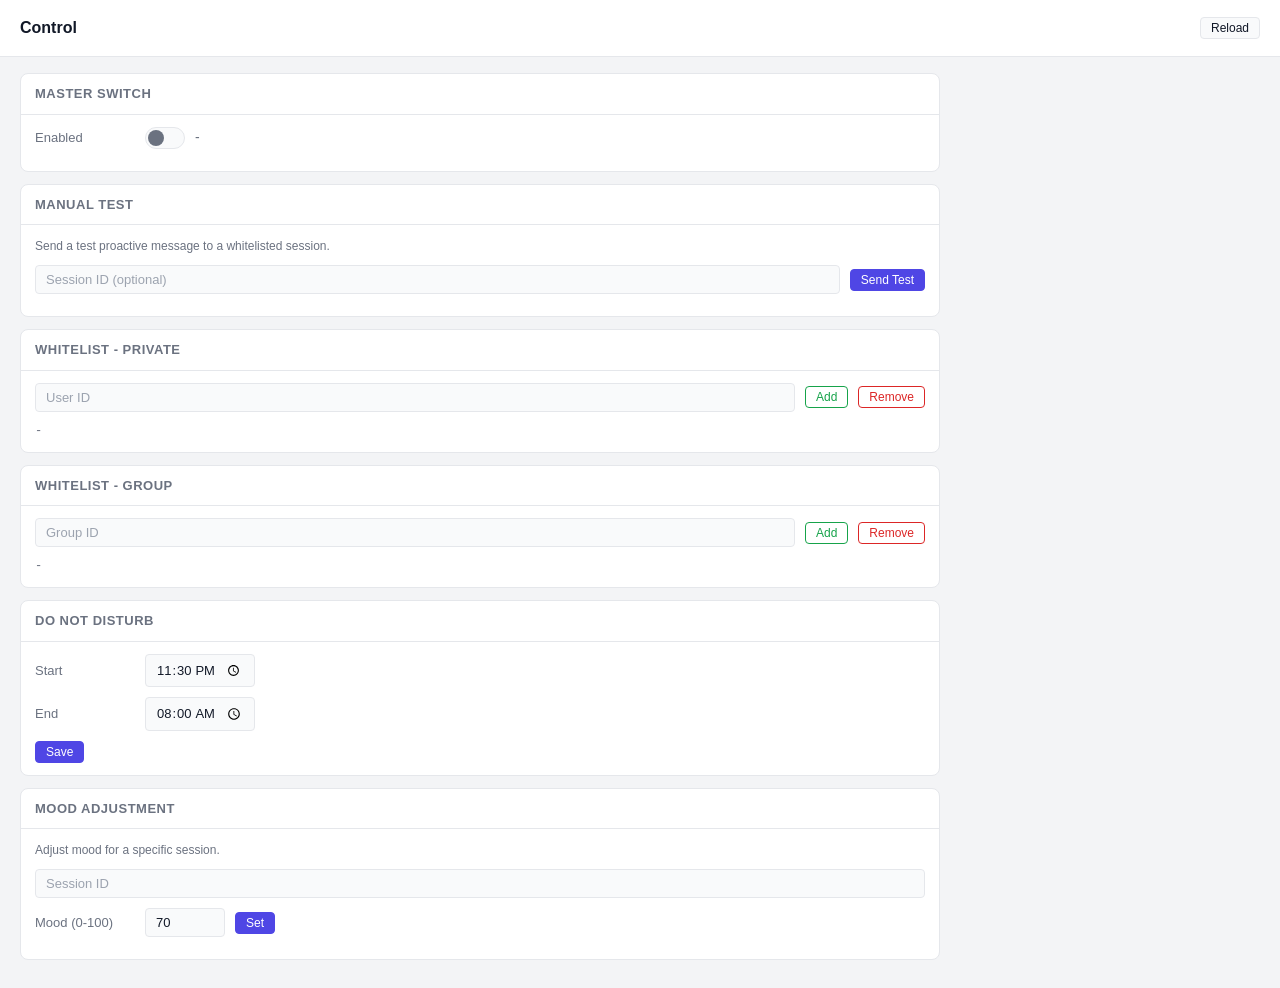
==== pages/control/index.html @ 5bb2e0a4 "feat: v2.3.0 配置分组重构 / Pages 自定义页面 / 平滑迁移 - 91 个扁平配置项收敛为 9 个可折叠 object 组 - 新增 Pages 页面: Control / Sta" ====
<!DOCTYPE html>
<html lang="zh-CN">
<head>
  <meta charset="UTF-8">
  <meta name="viewport" content="width=device-width, initial-scale=1.0">
  <title>kanjyou - Control</title>
  <style>
:root {
  --bg: #111827;
  --surface: #1f2937;
  --surface2: #374151;
  --border: #2d333b;
  --text: #f3f4f6;
  --text2: #9ca3af;
  --text3: #6b7280;
  --accent: #58a6ff;
  --accent2: #3fb950;
  --warn: #d29922;
  --danger: #f85149;
  --brand: #6366f1;
  --brand-hover: #4f46e5;
  --brand-light: rgba(99,102,241,.15);
  --radius: 8px;
  --radius-sm: 4px;
  --shadow: 0 4px 24px rgba(0,0,0,.5);
  --font: -apple-system, BlinkMacSystemFont, 'Segoe UI', Roboto, Oxygen, Ubuntu, sans-serif;
  --mono: 'SF Mono', SFMono-Regular, Consolas, 'Liberation Mono', Menlo, monospace;
  --transition: 150ms ease;
}
* { margin: 0; padding: 0; box-sizing: border-box; }
body {
  font-family: var(--font);
  background: var(--bg);
  color: var(--text);
  font-size: 14px;
  line-height: 1.5;
  min-height: 100vh;
}
.page-header {
  display: flex;
  align-items: center;
  justify-content: space-between;
  padding: 16px 20px;
  border-bottom: 1px solid var(--border);
  background: var(--surface);
  position: sticky;
  top: 0;
  z-index: 10;
}
.page-header h1 {
  font-size: 16px;
  font-weight: 600;
  color: var(--text);
}
.page-header .badge {
  font-size: 11px;
  padding: 2px 8px;
  border-radius: 10px;
  font-weight: 500;
}
.badge-ok { background: rgba(63,185,80,.15); color: var(--accent2); }
.badge-warn { background: rgba(210,153,34,.15); color: var(--warn); }
.badge-err { background: rgba(248,81,73,.15); color: var(--danger); }
.container {
  padding: 16px 20px;
  max-width: 960px;
}
.card {
  background: var(--surface);
  border: 1px solid var(--border);
  border-radius: var(--radius);
  margin-bottom: 12px;
  overflow: hidden;
}
.card-header {
  display: flex;
  align-items: center;
  justify-content: space-between;
  padding: 10px 14px;
  border-bottom: 1px solid var(--border);
  font-size: 13px;
  font-weight: 600;
  color: var(--text2);
  text-transform: uppercase;
  letter-spacing: .5px;
}
.card-body {
  padding: 12px 14px;
}
.card-body.no-pad {
  padding: 0;
}
table {
  width: 100%;
  border-collapse: collapse;
  font-size: 13px;
}
th {
  text-align: left;
  padding: 8px 12px;
  color: var(--text2);
  font-weight: 500;
  font-size: 12px;
  border-bottom: 1px solid var(--border);
  white-space: nowrap;
}
td {
  padding: 8px 12px;
  border-bottom: 1px solid var(--border);
  color: var(--text);
  vertical-align: middle;
}
tr:last-child td { border-bottom: none; }
tr:hover td { background: rgba(255,255,255,.02); }
.mono { font-family: var(--mono); font-size: 12px; }
.text2 { color: var(--text2); }
.text3 { color: var(--text3); }
.text-accent { color: var(--accent); }
.text-ok { color: var(--accent2); }
.text-warn { color: var(--warn); }
.text-danger { color: var(--danger); }
.btn {
  display: inline-flex;
  align-items: center;
  gap: 6px;
  padding: 6px 14px;
  border-radius: var(--radius-sm);
  border: 1px solid var(--border);
  background: var(--surface2);
  color: var(--text);
  font-size: 13px;
  font-family: var(--font);
  cursor: pointer;
  transition: all var(--transition);
  white-space: nowrap;
}
.btn:hover { background: rgba(255,255,255,.08); }
.btn:active { transform: scale(.97); }
.btn-brand {
  background: var(--brand);
  border-color: var(--brand);
  color: #fff;
}
.btn-brand:hover { background: var(--brand-hover); }
.btn-danger {
  background: transparent;
  border-color: var(--danger);
  color: var(--danger);
}
.btn-danger:hover { background: rgba(248,81,73,.1); }
.btn-ok {
  background: transparent;
  border-color: var(--accent2);
  color: var(--accent2);
}
.btn-ok:hover { background: rgba(63,185,80,.1); }
.btn-sm {
  padding: 3px 10px;
  font-size: 12px;
}
.btn-group {
  display: flex;
  gap: 8px;
  flex-wrap: wrap;
}
.input, select, textarea {
  padding: 6px 10px;
  border-radius: var(--radius-sm);
  border: 1px solid var(--border);
  background: var(--surface2);
  color: var(--text);
  font-size: 13px;
  font-family: var(--font);
  outline: none;
  transition: border-color var(--transition);
}
.input:focus, select:focus, textarea:focus {
  border-color: var(--brand);
}
.input::placeholder { color: var(--text3); }
.form-row {
  display: flex;
  align-items: center;
  gap: 10px;
  margin-bottom: 10px;
}
.form-label {
  font-size: 13px;
  color: var(--text2);
  min-width: 100px;
  flex-shrink: 0;
}
.form-value {
  font-size: 13px;
  color: var(--text);
}
.toggle {
  position: relative;
  display: inline-block;
  width: 40px;
  height: 22px;
  flex-shrink: 0;
}
.toggle input {
  opacity: 0;
  width: 0;
  height: 0;
}
.toggle .slider {
  position: absolute;
  cursor: pointer;
  top: 0; left: 0; right: 0; bottom: 0;
  background: var(--surface2);
  border: 1px solid var(--border);
  border-radius: 11px;
  transition: all var(--transition);
}
.toggle .slider::before {
  content: '';
  position: absolute;
  height: 16px;
  width: 16px;
  left: 2px;
  bottom: 2px;
  background: var(--text2);
  border-radius: 50%;
  transition: all var(--transition);
}
.toggle input:checked + .slider {
  background: var(--brand);
  border-color: var(--brand);
}
.toggle input:checked + .slider::before {
  transform: translateX(18px);
  background: #fff;
}
.stat-grid {
  display: grid;
  grid-template-columns: repeat(auto-fill, minmax(160px, 1fr));
  gap: 10px;
}
.stat-item {
  background: var(--surface2);
  border-radius: var(--radius-sm);
  padding: 10px 12px;
}
.stat-label {
  font-size: 11px;
  color: var(--text3);
  text-transform: uppercase;
  letter-spacing: .3px;
  margin-bottom: 4px;
}
.stat-value {
  font-size: 18px;
  font-weight: 600;
  color: var(--text);
}
.empty-state {
  text-align: center;
  padding: 32px 16px;
  color: var(--text3);
  font-size: 13px;
}
.log-entry {
  padding: 8px 12px;
  border-bottom: 1px solid var(--border);
  font-size: 12px;
  font-family: var(--mono);
  line-height: 1.6;
  word-break: break-all;
}
.log-entry:last-child { border-bottom: none; }
.log-ts { color: var(--text3); margin-right: 8px; }
.log-session { color: var(--accent); margin-right: 6px; }
.log-outcome { font-weight: 600; }
.log-outcome.allow { color: var(--accent2); }
.log-outcome.skip { color: var(--warn); }
.log-outcome.triggered { color: var(--accent2); }
.log-outcome.failed { color: var(--danger); }
.log-reason { color: var(--text2); }
.tag {
  display: inline-block;
  padding: 1px 6px;
  border-radius: 3px;
  font-size: 11px;
  font-weight: 500;
  background: var(--surface2);
  color: var(--text2);
}
.tag-private { background: rgba(88,166,255,.12); color: var(--accent); }
.tag-group { background: rgba(99,102,241,.12); color: var(--brand); }
.progress-bar {
  height: 6px;
  background: var(--surface2);
  border-radius: 3px;
  overflow: hidden;
}
.progress-fill {
  height: 100%;
  border-radius: 3px;
  transition: width .3s ease;
}
.toast-container {
  position: fixed;
  top: 16px;
  right: 16px;
  z-index: 1000;
  display: flex;
  flex-direction: column;
  gap: 8px;
}
.toast {
  padding: 10px 16px;
  border-radius: var(--radius);
  background: var(--surface);
  border: 1px solid var(--border);
  color: var(--text);
  font-size: 13px;
  box-shadow: var(--shadow);
  animation: toast-in .2s ease;
  max-width: 320px;
}
.toast-ok { border-color: var(--accent2); }
.toast-err { border-color: var(--danger); }
@keyframes toast-in {
  from { opacity: 0; transform: translateY(-8px); }
  to { opacity: 1; transform: translateY(0); }
}
.sse-dot {
  display: inline-block;
  width: 8px;
  height: 8px;
  border-radius: 50%;
  margin-right: 6px;
  vertical-align: middle;
}
.sse-dot.connected { background: var(--accent2); }
.sse-dot.disconnected { background: var(--danger); }
.sse-dot.connecting { background: var(--warn); animation: pulse 1s infinite; }
@keyframes pulse {
  0%, 100% { opacity: 1; }
  50% { opacity: .4; }
}
[data-theme="light"] {
  --bg: #f3f4f6;
  --surface: #ffffff;
  --surface2: #f9fafb;
  --border: #e5e7eb;
  --text: #111827;
  --text2: #6b7280;
  --text3: #9ca3af;
  --accent: #2563eb;
  --accent2: #16a34a;
  --warn: #ca8a04;
  --danger: #dc2626;
  --brand: #4f46e5;
  --brand-hover: #4338ca;
  --brand-light: rgba(79,70,229,.1);
  --shadow: 0 4px 24px rgba(0,0,0,.08);
}
@media (prefers-color-scheme: light) {
  :root:not([data-theme="dark"]) {
    --bg: #f3f4f6;
    --surface: #ffffff;
    --surface2: #f9fafb;
    --border: #e5e7eb;
    --text: #111827;
    --text2: #6b7280;
    --text3: #9ca3af;
    --accent: #2563eb;
    --accent2: #16a34a;
    --warn: #ca8a04;
    --danger: #dc2626;
    --brand: #4f46e5;
    --brand-hover: #4338ca;
    --brand-light: rgba(79,70,229,.1);
    --shadow: 0 4px 24px rgba(0,0,0,.08);
  }
}
@media (max-width: 640px) {
  .container { padding: 12px; }
  .page-header { padding: 12px; }
  .stat-grid { grid-template-columns: 1fr 1fr; }
  .form-row { flex-direction: column; align-items: stretch; }
  .form-label { min-width: auto; margin-bottom: 4px; }
  table { font-size: 12px; }
  th, td { padding: 6px 8px; }
}
  </style>
</head>
<body>
  <div class="page-header">
    <h1 data-i18n="control.heading">Control</h1>
    <button class="btn btn-sm" onclick="doReload()" data-i18n="control.reload">Reload</button>
  </div>
  <div class="container">
    <div class="card">
      <div class="card-header" data-i18n="control.master_switch.header">Master Switch</div>
      <div class="card-body">
        <div class="form-row">
          <span class="form-label" data-i18n="control.master_switch.enabled">Enabled</span>
          <label class="toggle">
            <input type="checkbox" id="toggle-enabled" onchange="doToggle(this.checked)">
            <span class="slider"></span>
          </label>
          <span id="enabled-label" class="text2">-</span>
        </div>
      </div>
    </div>

    <div class="card">
      <div class="card-header" data-i18n="control.manual_test.header">Manual Test</div>
      <div class="card-body">
        <p class="text2" style="margin-bottom:10px;font-size:12px" data-i18n="control.manual_test.desc">Send a test proactive message to a whitelisted session.</p>
        <div class="form-row">
          <input type="text" class="input" id="test-session" data-i18n-placeholder="control.manual_test.session_placeholder" placeholder="Session ID (optional)" style="flex:1">
          <button class="btn btn-brand btn-sm" onclick="doTest()" data-i18n="control.manual_test.send">Send Test</button>
        </div>
      </div>
    </div>

    <div class="card">
      <div class="card-header" data-i18n="control.whitelist_private.header">Whitelist - Private</div>
      <div class="card-body">
        <div class="form-row">
          <input type="text" class="input" id="wl-private-input" data-i18n-placeholder="control.whitelist_private.placeholder" placeholder="User ID" style="flex:1">
          <button class="btn btn-ok btn-sm" onclick="doWl('add','private')" data-i18n="control.whitelist_private.add">Add</button>
          <button class="btn btn-danger btn-sm" onclick="doWl('del','private')" data-i18n="control.whitelist_private.remove">Remove</button>
        </div>
        <div id="wl-private-list" class="text2 mono" style="font-size:12px;word-break:break-all">-</div>
      </div>
    </div>

    <div class="card">
      <div class="card-header" data-i18n="control.whitelist_group.header">Whitelist - Group</div>
      <div class="card-body">
        <div class="form-row">
          <input type="text" class="input" id="wl-group-input" data-i18n-placeholder="control.whitelist_group.placeholder" placeholder="Group ID" style="flex:1">
          <button class="btn btn-ok btn-sm" onclick="doWl('add','group')" data-i18n="control.whitelist_group.add">Add</button>
          <button class="btn btn-danger btn-sm" onclick="doWl('del','group')" data-i18n="control.whitelist_group.remove">Remove</button>
        </div>
        <div id="wl-group-list" class="text2 mono" style="font-size:12px;word-break:break-all">-</div>
      </div>
    </div>

    <div class="card">
      <div class="card-header" data-i18n="control.dnd.header">Do Not Disturb</div>
      <div class="card-body">
        <div class="form-row">
          <span class="form-label" data-i18n="control.dnd.start">Start</span>
          <input type="time" class="input" id="sleep-start" value="23:30">
        </div>
        <div class="form-row">
          <span class="form-label" data-i18n="control.dnd.end">End</span>
          <input type="time" class="input" id="sleep-end" value="08:00">
        </div>
        <button class="btn btn-brand btn-sm" onclick="doSleep()" data-i18n="control.dnd.save">Save</button>
      </div>
    </div>

    <div class="card">
      <div class="card-header" data-i18n="control.mood.header">Mood Adjustment</div>
      <div class="card-body">
        <p class="text2" style="margin-bottom:10px;font-size:12px" data-i18n="control.mood.desc">Adjust mood for a specific session.</p>
        <div class="form-row">
          <input type="text" class="input" id="mood-session" data-i18n-placeholder="control.mood.session_placeholder" placeholder="Session ID" style="flex:1">
        </div>
        <div class="form-row">
          <span class="form-label" data-i18n="control.mood.label">Mood (0-100)</span>
          <input type="number" class="input" id="mood-value" min="0" max="100" step="1" value="70" style="width:80px">
          <button class="btn btn-brand btn-sm" onclick="doMood()" data-i18n="control.mood.set">Set</button>
        </div>
      </div>
    </div>
  </div>

  <script>
(function () {
  'use strict';

  function getSdk() { return window.AstrBotPluginPage || null; }

  var _i18nDict = {};
  var _i18nReady = false;

  function _loadI18n() {
    if (_i18nReady) return;
    var sdk = getSdk();
    var locale = (sdk && sdk.locale) || (sdk && sdk.getLocale && sdk.getLocale()) || 'zh-CN';
    if (sdk && typeof sdk.t === 'function') {
      _i18nReady = true;
      return;
    }
    var base = '../../.astrbot-plugin/i18n/';
    var url = base + locale + '.json';
    try {
      var xhr = new XMLHttpRequest();
      xhr.open('GET', url, false);
      xhr.send(null);
      if (xhr.status === 200 || xhr.status === 0) {
        _i18nDict = JSON.parse(xhr.responseText);
      }
    } catch (e) {
      console.warn('[kanjyou] i18n load failed:', e);
    }
    _i18nReady = true;
  }

  function _resolveKey(key) {
    var parts = key.split('.');
    var obj = _i18nDict;
    for (var i = 0; i < parts.length; i++) {
      if (obj && typeof obj === 'object' && parts[i] in obj) {
        obj = obj[parts[i]];
      } else {
        return undefined;
      }
    }
    return obj;
  }

  function _interpolate(str, params) {
    if (!params || typeof str !== 'string') return str;
    return str.replace(/\{(\w+)\}/g, function (_, k) {
      return params[k] != null ? params[k] : '{' + k + '}';
    });
  }

  function t(key, params) {
    _loadI18n();
    var sdk = getSdk();
    if (sdk && typeof sdk.t === 'function') {
      var val = sdk.t(key, params);
      if (val !== undefined && val !== key) return _interpolate(val, params);
    }
    var local = _resolveKey(key);
    if (local !== undefined) return _interpolate(local, params);
    return key;
  }

  function applyI18n(root) {
    var el = root || document;
    var nodes = el.querySelectorAll('[data-i18n]');
    for (var i = 0; i < nodes.length; i++) {
      var node = nodes[i];
      var key = node.getAttribute('data-i18n');
      if (!key) continue;
      var val = t(key);
      if (val !== key) node.textContent = val;
    }
    var placeholders = el.querySelectorAll('[data-i18n-placeholder]');
    for (var j = 0; j < placeholders.length; j++) {
      var pNode = placeholders[j];
      var pKey = pNode.getAttribute('data-i18n-placeholder');
      if (!pKey) continue;
      var pVal = t(pKey);
      if (pVal !== pKey) pNode.placeholder = pVal;
    }
    var titles = el.querySelectorAll('[data-i18n-title]');
    for (var k = 0; k < titles.length; k++) {
      var tNode = titles[k];
      var tKey = tNode.getAttribute('data-i18n-title');
      if (!tKey) continue;
      var tVal = t(tKey);
      if (tVal !== tKey) tNode.title = tVal;
    }
  }

  function getTheme() {
    var attr = document.documentElement.getAttribute('data-theme');
    if (attr === 'light' || attr === 'dark') return attr;
    if (window.matchMedia && window.matchMedia('(prefers-color-scheme: light)').matches) {
      return 'light';
    }
    return 'dark';
  }

  function onThemeChange(cb) {
    if (window.matchMedia) {
      window.matchMedia('(prefers-color-scheme: light)').addEventListener('change', function () {
        if (!document.documentElement.hasAttribute('data-theme')) {
          cb(getTheme());
        }
      });
    }
    var observer = new MutationObserver(function () {
      cb(getTheme());
    });
    observer.observe(document.documentElement, { attributes: true, attributeFilter: ['data-theme'] });
  }

  var KANJYOU = {
    get sdk() { return getSdk(); },
    t: t,
    applyI18n: applyI18n,
    getTheme: getTheme,
    onThemeChange: onThemeChange,

    async apiGet(path, params) {
      var sdk = getSdk();
      if (!sdk) return null;
      var ep = path.charAt(0) === '/' ? path.slice(1) : path;
      try {
        return await sdk.apiGet(ep, params || {});
      } catch (e) {
        console.error('[kanjyou] apiGet error:', ep, e);
        return null;
      }
    },

    async apiPost(path, body) {
      var sdk = getSdk();
      if (!sdk) return null;
      var ep = path.charAt(0) === '/' ? path.slice(1) : path;
      try {
        return await sdk.apiPost(ep, body || {});
      } catch (e) {
        console.error('[kanjyou] apiPost error:', ep, e);
        return null;
      }
    },

    subscribeSSE(path, onEvent, onStatus) {
      var sdk = getSdk();
      if (!sdk) return { close() {} };
      var ep = path.charAt(0) === '/' ? path.slice(1) : path;
      var closed = false;
      var handlers = {
        onMessage: function(info) {
          if (!closed) onEvent(info);
        },
        onOpen: function() {
          if (onStatus) onStatus('connected');
        },
        onError: function() {
          if (onStatus) onStatus('disconnected');
        }
      };
      try {
        sdk.subscribeSSE(ep, handlers);
      } catch (e) {
        console.error('[kanjyou] subscribeSSE error:', ep, e);
      }
      return {
        close() { closed = true; },
      };
    },

    connectSSEWithReconnect(path, onEvent, onStatus, opts) {
      var self = this;
      opts = opts || {};
      var maxDelay = opts.maxDelay || 30000;
      var baseDelay = opts.baseDelay || 1000;
      var heartbeatTimeout = opts.heartbeatTimeout || 60000;
      var handle = null;
      var delay = baseDelay;
      var timer = null;
      var heartbeatTimer = null;
      var stopped = false;

      function resetHeartbeat() {
        if (heartbeatTimer) clearTimeout(heartbeatTimer);
        heartbeatTimer = setTimeout(function() {
          if (stopped) return;
          scheduleReconnect();
        }, heartbeatTimeout);
      }

      function connect() {
        if (stopped) return;
        if (handle) { try { handle.close(); } catch(e) {} }
        if (onStatus) onStatus('connecting');
        handle = self.subscribeSSE(path, function(data) {
          delay = baseDelay;
          resetHeartbeat();
          onEvent(data);
        }, onStatus);
        resetHeartbeat();
      }

      function scheduleReconnect() {
        if (stopped) return;
        if (handle) { try { handle.close(); } catch(e) {} }
        if (heartbeatTimer) clearTimeout(heartbeatTimer);
        if (onStatus) onStatus('disconnected');
        timer = setTimeout(function() {
          delay = Math.min(delay * 2, maxDelay);
          connect();
        }, delay);
      }

      connect();

      return {
        close() {
          stopped = true;
          if (timer) clearTimeout(timer);
          if (heartbeatTimer) clearTimeout(heartbeatTimer);
          if (handle) { try { handle.close(); } catch(e) {} }
        },
        reconnect() {
          if (timer) clearTimeout(timer);
          delay = baseDelay;
          connect();
        },
      };
    },

    formatDuration(seconds) {
      var s = Math.max(0, Math.floor(seconds));
      if (s < 60) return s + 's';
      if (s < 3600) return Math.floor(s / 60) + 'm' + (s % 60 ? ' ' + (s % 60) + 's' : '');
      var h = Math.floor(s / 3600);
      var m = Math.floor((s % 3600) / 60);
      return h + 'h' + (m ? ' ' + m + 'm' : '');
    },

    formatTime(ts) {
      if (!ts || ts === '-' || ts === '0' || ts === 0) return '-';
      var d = typeof ts === 'number' ? new Date(ts * 1000) : new Date(ts);
      if (isNaN(d.getTime())) return '-';
      var pad = function(n) { return String(n).padStart(2, '0'); };
      return pad(d.getHours()) + ':' + pad(d.getMinutes()) + ':' + pad(d.getSeconds());
    },

    formatDateTime(ts) {
      if (!ts || ts === '-' || ts === '0' || ts === 0) return '-';
      var d = typeof ts === 'number' ? new Date(ts * 1000) : new Date(ts);
      if (isNaN(d.getTime())) return '-';
      var pad = function(n) { return String(n).padStart(2, '0'); };
      return (
        d.getFullYear() + '-' +
        pad(d.getMonth() + 1) + '-' +
        pad(d.getDate()) + ' ' +
        pad(d.getHours()) + ':' +
        pad(d.getMinutes()) + ':' +
        pad(d.getSeconds())
      );
    },

    sessionLabel(key) {
      if (!key) return '-';
      if (key.startsWith('private:')) return 'P:' + key.slice(8);
      if (key.startsWith('group:')) return 'G:' + key.slice(6);
      return key;
    },

    sessionType(key) {
      if (!key) return '';
      if (key.startsWith('private:')) return 'private';
      if (key.startsWith('group:')) return 'group';
      return '';
    },

    moodColor(value) {
      var v = Number(value) || 0;
      if (v >= 70) return 'var(--accent2)';
      if (v >= 35) return 'var(--warn)';
      return 'var(--danger)';
    },

    moodPercent(value) {
      return Math.max(0, Math.min(100, Math.round(Number(value) || 0)));
    },

    escapeHtml(text) {
      var el = document.createElement('span');
      el.textContent = text || '';
      return el.innerHTML;
    },

    showToast(message, type) {
      var container = document.querySelector('.toast-container');
      if (!container) {
        container = document.createElement('div');
        container.className = 'toast-container';
        document.body.appendChild(container);
      }
      var toast = document.createElement('div');
      toast.className = 'toast' + (type === 'ok' ? ' toast-ok' : type === 'err' ? ' toast-err' : '');
      toast.textContent = message;
      container.appendChild(toast);
      setTimeout(function() {
        toast.style.opacity = '0';
        toast.style.transition = 'opacity .2s';
        setTimeout(function() { toast.remove(); }, 200);
      }, 3000);
    },

    now() {
      return Math.floor(Date.now() / 1000);
    },
  };

  window.KANJYOU = KANJYOU;
})();
  </script>
  <script>
    var K = window.KANJYOU;

    async function loadStatus() {
      var resp = await K.apiGet('status');
      var d = resp && resp.data ? resp.data : resp;
      if (!d) return;
      var g = d.global || {};
      document.getElementById('toggle-enabled').checked = !!g.enabled;
      document.getElementById('enabled-label').textContent = g.enabled ? K.t('common.on') : K.t('common.off');
      var wl = d.whitelist || {};
      document.getElementById('wl-private-list').textContent = (wl.private || []).join(', ') || '-';
      document.getElementById('wl-group-list').textContent = (wl.group || []).join(', ') || '-';
    }

    async function doToggle(enabled) {
      var resp = await K.apiPost('toggle', { enabled: enabled });
      var d = resp && resp.data ? resp.data : resp;
      if (d) {
        document.getElementById('enabled-label').textContent = enabled ? K.t('common.on') : K.t('common.off');
        K.showToast(enabled ? K.t('common.enabled') : K.t('common.disabled'), 'ok');
      } else {
        K.showToast(K.t('common.failed'), 'err');
        document.getElementById('toggle-enabled').checked = !enabled;
      }
    }

    async function doTest() {
      var sid = document.getElementById('test-session').value.trim();
      var body = {};
      if (sid) body.session_id = sid;
      var resp = await K.apiPost('test', body);
      var d = resp && resp.data ? resp.data : resp;
      if (d) {
        var session = d.session_id || 'session';
        K.showToast(K.t('common.test_sent', { session: session }), 'ok');
      } else {
        K.showToast(K.t('common.failed'), 'err');
      }
    }

    async function doWl(op, kind) {
      var inputId = kind === 'private' ? 'wl-private-input' : 'wl-group-input';
      var id = document.getElementById(inputId).value.trim();
      if (!id) return;
      var resp = await K.apiPost('whitelist', { op: op, kind: kind, id: id });
      var d = resp && resp.data ? resp.data : resp;
      if (d) {
        K.showToast(op === 'add' ? K.t('common.added') : K.t('common.removed'), 'ok');
        document.getElementById(inputId).value = '';
        document.getElementById('wl-private-list').textContent = (d.private || []).join(', ') || '-';
        document.getElementById('wl-group-list').textContent = (d.group || []).join(', ') || '-';
      } else {
        K.showToast(K.t('common.failed'), 'err');
      }
    }

    async function doSleep() {
      var start = document.getElementById('sleep-start').value;
      var end = document.getElementById('sleep-end').value;
      var resp = await K.apiPost('sleep', { start: start, end: end });
      var d = resp && resp.data ? resp.data : resp;
      if (d) {
        K.showToast(K.t('common.saved'), 'ok');
      } else {
        K.showToast(K.t('common.failed'), 'err');
      }
    }

    async function doMood() {
      var sid = document.getElementById('mood-session').value.trim();
      var val = parseFloat(document.getElementById('mood-value').value);
      if (!sid || isNaN(val)) {
        K.showToast(K.t('common.session_required'), 'err');
        return;
      }
      var resp = await K.apiPost('mood', { session_id: sid, value: val });
      var d = resp && resp.data ? resp.data : resp;
      if (d) {
        var mood = d.mood;
        K.showToast(K.t('common.mood_set', { mood: mood }), 'ok');
      } else {
        K.showToast(K.t('common.failed'), 'err');
      }
    }

    async function doReload() {
      var resp = await K.apiPost('reload', {});
      var d = resp && resp.data ? resp.data : resp;
      if (d) {
        K.showToast(K.t('common.reloaded'), 'ok');
        await loadStatus();
      } else {
        K.showToast(K.t('common.failed'), 'err');
      }
    }

    async function init() {
      document.title = K.t('control.title');
      K.applyI18n();
      await loadStatus();
    }

    (function waitForBridge() {
      if (window.AstrBotPluginPage) {
        var s = window.AstrBotPluginPage;
        if (typeof s.ready === 'function') {
          s.ready().then(init).catch(init);
        } else {
          init();
        }
      } else {
        setTimeout(waitForBridge, 50);
      }
    })();
  </script>
</body>
</html>
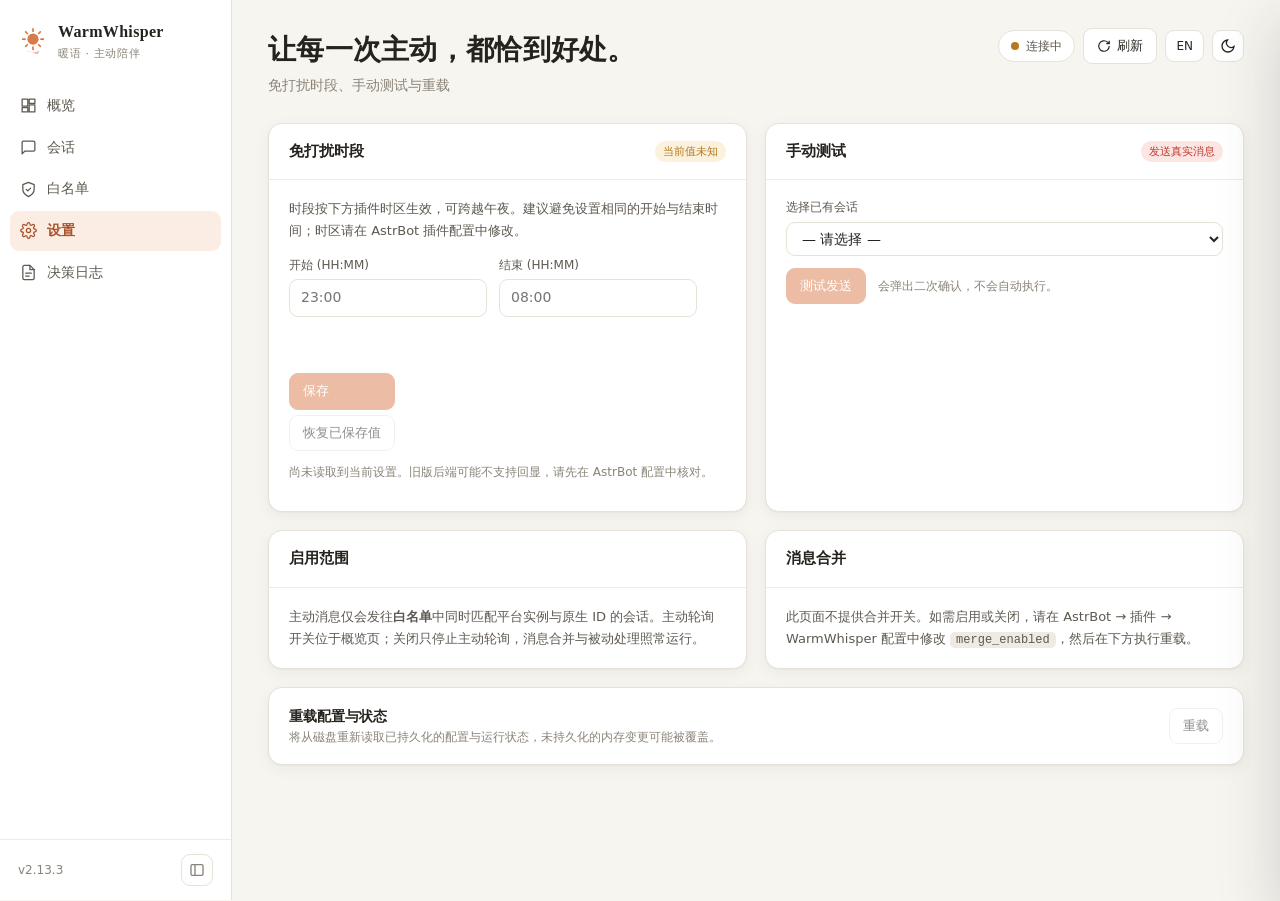
==== commit 72f29897: "fix: isolate sessions and unify proactive delivery (v2.13.3)" ====
--- a/pages/control/index.html
+++ b/pages/control/index.html
@@ -1,481 +1,210 @@
-<!DOCTYPE html>
-<html lang="zh-CN">
+<!doctype html>
+<html lang="zh-CN" data-page="control">
 <head>
-  <meta charset="UTF-8">
-  <meta name="viewport" content="width=device-width, initial-scale=1.0">
-  <title>kanjyou - Control</title>
-  <style>
-:root {
-  --bg: #111827;
-  --surface: #1f2937;
-  --surface2: #374151;
-  --border: #2d333b;
-  --text: #f3f4f6;
-  --text2: #9ca3af;
-  --text3: #6b7280;
-  --accent: #58a6ff;
-  --accent2: #3fb950;
-  --warn: #d29922;
-  --danger: #f85149;
-  --brand: #6366f1;
-  --brand-hover: #4f46e5;
-  --brand-light: rgba(99,102,241,.15);
-  --radius: 8px;
-  --radius-sm: 4px;
-  --shadow: 0 4px 24px rgba(0,0,0,.5);
-  --font: -apple-system, BlinkMacSystemFont, 'Segoe UI', Roboto, Oxygen, Ubuntu, sans-serif;
-  --mono: 'SF Mono', SFMono-Regular, Consolas, 'Liberation Mono', Menlo, monospace;
-  --transition: 150ms ease;
+<meta charset="utf-8">
+<meta name="viewport" content="width=device-width, initial-scale=1">
+<title>WarmWhisper · 暖语</title>
+<style>
+:root{
+  --bg:#F7F5F0;--card:#FFFFFF;--fg:#26231F;--fg2:#5E5850;--muted:#8A8378;--line:#E7E2D8;--line2:#EFEBE3;
+  --accent:#D97A4A;--accent-ink:#A9532A;--accent-soft:#FBEDE4;--ok:#2F9E5B;--ok-soft:#E3F4EA;--warn:#B7791F;--warn-soft:#FBF1DC;
+  --bad:#C0392B;--bad-soft:#FBE6E3;--info:#3C6E9F;--info-soft:#E4EEF7;
+  --shadow:0 1px 2px rgba(38,35,31,.04),0 4px 16px rgba(38,35,31,.05);--shadow-lg:0 20px 60px rgba(38,35,31,.18);
+  --radius:14px;--serif:"Songti SC","Noto Serif CJK SC","Source Han Serif SC","STSong",Georgia,serif;
+  --sans:system-ui,-apple-system,"PingFang SC","Hiragino Sans GB","Microsoft YaHei","Noto Sans CJK SC",sans-serif;
+  --mono:ui-monospace,SFMono-Regular,Menlo,Consolas,monospace;
 }
-* { margin: 0; padding: 0; box-sizing: border-box; }
-body {
-  font-family: var(--font);
-  background: var(--bg);
-  color: var(--text);
-  font-size: 14px;
-  line-height: 1.5;
-  min-height: 100vh;
+[data-theme=dark]{
+  --bg:#181614;--card:#211F1C;--fg:#F1ECE4;--fg2:#C6BEB2;--muted:#9A9184;--line:#36322D;--line2:#2C2925;
+  --accent:#E68A5A;--accent-ink:#F0A47B;--accent-soft:#3A2A21;--ok:#4CC27B;--ok-soft:#1E3327;--warn:#E0A847;--warn-soft:#3A3020;
+  --bad:#EF6B5C;--bad-soft:#3D2320;--info:#7FAEDB;--info-soft:#1F2C3A;--shadow:0 1px 2px rgba(0,0,0,.3),0 4px 16px rgba(0,0,0,.25);
 }
-.page-header {
-  display: flex;
-  align-items: center;
-  justify-content: space-between;
-  padding: 16px 20px;
-  border-bottom: 1px solid var(--border);
-  background: var(--surface);
-  position: sticky;
-  top: 0;
-  z-index: 10;
+*{box-sizing:border-box}
+html,body{margin:0;background:var(--bg);color:var(--fg);font-family:var(--sans);font-size:14px;line-height:1.55;-webkit-font-smoothing:antialiased}
+button,input,select{font:inherit;color:inherit}
+:focus-visible{outline:2px solid var(--accent);outline-offset:2px;border-radius:6px}
+.sr{position:absolute;width:1px;height:1px;overflow:hidden;clip:rect(0 0 0 0);white-space:nowrap}
+.app{display:flex;min-height:100vh}
+/* sidebar */
+.side{width:232px;flex:none;border-right:1px solid var(--line);background:var(--card);display:flex;flex-direction:column;position:sticky;top:0;height:100vh;transition:width .2s}
+.brand{display:flex;align-items:center;gap:10px;padding:20px 18px 18px}
+.mark{width:30px;height:30px;flex:none}
+.brand b{font-family:var(--serif);font-size:16px;letter-spacing:.02em}
+.brand small{display:block;color:var(--muted);font-size:11px;letter-spacing:.06em}
+.nav{padding:6px 10px;display:flex;flex-direction:column;gap:2px;flex:1}
+.nav button{display:flex;align-items:center;gap:10px;border:0;background:none;padding:9px 10px;border-radius:9px;cursor:pointer;color:var(--fg2);text-align:left;transition:background .15s,color .15s}
+.nav button:hover{background:var(--line2);color:var(--fg)}
+.nav button[aria-current=page]{background:var(--accent-soft);color:var(--accent-ink);font-weight:600}
+.nav svg{width:17px;height:17px;flex:none}
+.side-foot{padding:14px 18px;border-top:1px solid var(--line2);display:flex;justify-content:space-between;align-items:center;color:var(--muted);font-size:12px}
+.collapsed .side{width:64px}
+.collapsed .side .lbl,.collapsed .brand div,.collapsed .side-foot .ver{display:none}
+.iconbtn{border:1px solid var(--line);background:var(--card);border-radius:9px;width:32px;height:32px;display:inline-grid;place-items:center;cursor:pointer;transition:border-color .15s,background .15s}
+.iconbtn:hover{border-color:var(--accent)}
+.iconbtn svg{width:16px;height:16px}
+/* main */
+.main{flex:1;min-width:0;padding:28px 36px 90px;max-width:1280px}
+.top{display:flex;justify-content:space-between;gap:16px;align-items:flex-start;flex-wrap:wrap;margin-bottom:26px}
+h1{font-family:var(--serif);font-weight:600;font-size:28px;letter-spacing:.01em;margin:0 0 4px}
+.sub{color:var(--muted);margin:0}
+.tools{display:flex;gap:8px;align-items:center;flex-wrap:wrap}
+.pill{display:inline-flex;align-items:center;gap:7px;padding:6px 12px;border-radius:999px;border:1px solid var(--line);background:var(--card);font-size:12px;color:var(--fg2)}
+.dot{width:8px;height:8px;border-radius:50%;background:var(--muted)}
+.pill[data-s=live] .dot{background:var(--ok);box-shadow:0 0 0 0 var(--ok);animation:pulse 2s infinite}
+.pill[data-s=connecting] .dot{background:var(--warn)}
+.pill[data-s=offline] .dot,.pill[data-s=error] .dot{background:var(--bad)}
+.pill[data-s=demo] .dot{background:var(--accent)}
+@keyframes pulse{0%{box-shadow:0 0 0 0 color-mix(in srgb,var(--ok) 50%,transparent)}70%{box-shadow:0 0 0 7px transparent}100%{box-shadow:0 0 0 0 transparent}}
+.btn{display:inline-flex;align-items:center;gap:6px;border:1px solid var(--line);background:var(--card);padding:7px 13px;border-radius:9px;cursor:pointer;font-size:13px;transition:border-color .15s,background .15s,transform .1s}
+.btn:hover:not(:disabled){border-color:var(--accent)}
+.btn:active:not(:disabled){transform:translateY(1px)}
+.btn:disabled{opacity:.5;cursor:not-allowed}
+.btn.primary{background:var(--accent);border-color:var(--accent);color:#fff}
+.btn.primary:hover:not(:disabled){background:var(--accent-ink)}
+.btn.danger{color:var(--bad)}
+.btn.danger.solid{background:var(--bad);border-color:var(--bad);color:#fff}
+.btn svg{width:14px;height:14px}
+.btn.sm{padding:4px 9px;font-size:12px}
+.spin{animation:spin 1s linear infinite}@keyframes spin{to{transform:rotate(360deg)}}
+.banner{border:1px solid var(--line);border-radius:12px;padding:12px 16px;margin-bottom:18px;display:flex;gap:10px;align-items:flex-start;background:var(--card)}
+.banner.demo{background:var(--accent-soft);border-color:color-mix(in srgb,var(--accent) 35%,transparent);color:var(--accent-ink)}
+.banner.err{background:var(--bad-soft);border-color:color-mix(in srgb,var(--bad) 30%,transparent);color:var(--bad)}
+.banner.warn{background:var(--warn-soft);color:var(--warn);border-color:color-mix(in srgb,var(--warn) 30%,transparent)}
+.card{background:var(--card);border:1px solid var(--line);border-radius:var(--radius);box-shadow:var(--shadow)}
+.card-h{display:flex;justify-content:space-between;align-items:center;gap:12px;padding:16px 20px;border-bottom:1px solid var(--line2);flex-wrap:wrap}
+.card-h h2{font-size:15px;margin:0;font-weight:600}
+.card-b{padding:18px 20px}
+.grid4{display:grid;grid-template-columns:repeat(4,1fr);gap:14px;margin-bottom:18px}
+.stat{padding:18px 20px}
+.stat .k{color:var(--muted);font-size:12px;letter-spacing:.04em}
+.stat .v{font-family:var(--serif);font-size:32px;font-weight:600;line-height:1.2;margin-top:6px;font-variant-numeric:tabular-nums}
+.stat .h{font-size:12px;color:var(--muted)}
+.stat.bad .v{color:var(--bad)}
+.stack{display:flex;flex-direction:column;gap:18px}
+.row{display:flex;gap:12px;align-items:center;flex-wrap:wrap}
+.toggle-row{display:flex;gap:16px;align-items:center;justify-content:space-between;padding:18px 20px;flex-wrap:wrap}
+.switch{position:relative;width:44px;height:24px;border-radius:999px;background:var(--line);border:0;cursor:pointer;transition:background .2s;flex:none}
+.switch::after{content:"";position:absolute;top:3px;left:3px;width:18px;height:18px;border-radius:50%;background:#fff;box-shadow:0 1px 3px rgba(0,0,0,.2);transition:transform .2s}
+.switch[aria-checked=true]{background:var(--ok)}
+.switch[aria-checked=true]::after{transform:translateX(20px)}
+.switch:disabled{opacity:.5;cursor:not-allowed}
+.note{font-size:12px;color:var(--muted)}
+.input,select.input{border:1px solid var(--line);background:var(--card);border-radius:9px;padding:7px 11px;min-width:0;transition:border-color .15s}
+.input:focus{border-color:var(--accent);outline:none;box-shadow:0 0 0 3px var(--accent-soft)}
+.input[aria-invalid=true]{border-color:var(--bad)}
+.field{display:flex;flex-direction:column;gap:5px;min-width:0}
+.field label{font-size:12px;color:var(--fg2);font-weight:500}
+.err-t{font-size:12px;color:var(--bad);min-height:16px}
+.seg{display:inline-flex;border:1px solid var(--line);border-radius:9px;padding:2px;background:var(--card)}
+.seg button{border:0;background:none;padding:5px 11px;border-radius:7px;cursor:pointer;font-size:12px;color:var(--fg2)}
+.seg button[aria-pressed=true]{background:var(--fg);color:var(--bg)}
+table{width:100%;border-collapse:collapse}
+th{text-align:left;font-weight:500;color:var(--muted);font-size:12px;padding:10px 14px;border-bottom:1px solid var(--line2);white-space:nowrap}
+td{padding:12px 14px;border-bottom:1px solid var(--line2);vertical-align:middle}
+tbody tr{transition:background .12s}
+tbody tr:hover{background:color-mix(in srgb,var(--accent-soft) 45%,transparent)}
+tbody tr:last-child td{border-bottom:0}
+.tw{overflow-x:auto}
+.name{font-weight:600}
+.mini{font-size:12px;color:var(--muted);font-family:var(--mono)}
+.badge{display:inline-flex;align-items:center;gap:4px;font-size:11px;padding:2px 8px;border-radius:999px;background:var(--line2);color:var(--fg2);white-space:nowrap;font-weight:500}
+.badge.private{background:var(--info-soft);color:var(--info)}
+.badge.group{background:var(--accent-soft);color:var(--accent-ink)}
+.badge.ok{background:var(--ok-soft);color:var(--ok)}
+.badge.bad{background:var(--bad-soft);color:var(--bad)}
+.badge.warn{background:var(--warn-soft);color:var(--warn)}
+.mood{display:flex;align-items:center;gap:8px;min-width:130px}
+.bar{flex:1;height:6px;border-radius:99px;background:var(--line2);overflow:hidden;min-width:60px}
+.bar i{display:block;height:100%;border-radius:99px;background:linear-gradient(90deg,var(--accent),#E9B04F)}
+.num{font-variant-numeric:tabular-nums}
+.empty{padding:40px 20px;text-align:center;color:var(--muted)}
+.empty b{display:block;color:var(--fg2);font-weight:600;margin-bottom:4px}
+.skel{height:14px;border-radius:6px;background:linear-gradient(90deg,var(--line2),var(--line),var(--line2));background-size:200% 100%;animation:sk 1.2s infinite}
+@keyframes sk{to{background-position:-200% 0}}
+.dec{display:flex;gap:12px;align-items:flex-start;padding:12px 20px;border-bottom:1px solid var(--line2)}
+.dec:last-child{border-bottom:0}
+.dec .t{width:88px;flex:none;color:var(--muted);font-size:12px;font-variant-numeric:tabular-nums;padding-top:2px}
+.dec .b{flex:1;min-width:0}
+.reasons{display:flex;flex-wrap:wrap;gap:5px;margin-top:5px}
+.reason{font-size:11px;padding:2px 8px;border-radius:6px;border:1px solid var(--line);color:var(--fg2);cursor:help;background:var(--card)}
+.wl-legacy td{color:var(--muted)}
+.two{display:grid;grid-template-columns:1fr 1fr;gap:18px}
+.help{font-size:13px;color:var(--fg2);line-height:1.7}
+.help code{font-family:var(--mono);font-size:12px;background:var(--line2);padding:1px 6px;border-radius:5px}
+/* drawer & dialog */
+.scrim{position:fixed;inset:0;background:rgba(24,22,20,.35);opacity:0;pointer-events:none;transition:opacity .2s;z-index:40}
+.scrim.on{opacity:1;pointer-events:auto}
+.drawer{position:fixed;top:0;right:0;height:100%;width:min(440px,100%);background:var(--card);border-left:1px solid var(--line);box-shadow:var(--shadow-lg);transform:translateX(100%);transition:transform .25s cubic-bezier(.2,.8,.2,1);z-index:50;display:flex;flex-direction:column}
+.drawer.on{transform:none}
+.drawer-h{display:flex;justify-content:space-between;align-items:center;padding:18px 22px;border-bottom:1px solid var(--line2)}
+.drawer-b{padding:20px 22px;overflow:auto;flex:1;display:flex;flex-direction:column;gap:20px}
+.kv{display:grid;grid-template-columns:96px 1fr;gap:8px 12px;font-size:13px}
+.kv dt{color:var(--muted)}.kv dd{margin:0;word-break:break-all}
+input[type=range]{width:100%;accent-color:var(--accent)}
+dialog{border:1px solid var(--line);border-radius:16px;padding:0;background:var(--card);color:var(--fg);box-shadow:var(--shadow-lg);max-width:440px;width:calc(100% - 32px)}
+dialog::backdrop{background:rgba(24,22,20,.4)}
+.dlg-b{padding:22px 24px}
+.dlg-b h3{margin:0 0 8px;font-family:var(--serif);font-size:18px}
+.dlg-f{display:flex;justify-content:flex-end;gap:8px;padding:14px 24px;border-top:1px solid var(--line2)}
+.toasts{position:fixed;bottom:20px;right:20px;display:flex;flex-direction:column;gap:8px;z-index:60}
+.toast{background:var(--fg);color:var(--bg);padding:10px 14px;border-radius:10px;box-shadow:var(--shadow-lg);font-size:13px;animation:tin .2s;max-width:360px}
+.toast.bad{background:var(--bad);color:#fff}
+@keyframes tin{from{opacity:0;transform:translateY(8px)}}
+.tabs{display:none}
+@media (max-width:1000px){.grid4{grid-template-columns:repeat(2,1fr)}.two{grid-template-columns:1fr}}
+@media (max-width:820px){
+  .side{display:none}.main{padding:20px 16px 90px}h1{font-size:22px}
+  .tabs{display:flex;position:fixed;bottom:0;left:0;right:0;background:var(--card);border-top:1px solid var(--line);z-index:30;padding:6px 4px calc(6px + env(safe-area-inset-bottom))}
+  .tabs button{flex:1;border:0;background:none;display:flex;flex-direction:column;align-items:center;gap:2px;font-size:11px;color:var(--muted);padding:4px;cursor:pointer;border-radius:8px}
+  .tabs button[aria-current=page]{color:var(--accent-ink)}
+  .tabs svg{width:18px;height:18px}
+  .hide-m{display:none}
 }
-.page-header h1 {
-  font-size: 16px;
-  font-weight: 600;
-  color: var(--text);
+@media (max-width:640px){
+  .sessions-table,.sessions-table tbody{display:block}.sessions-table thead{display:none}
+  .sessions-table tr{display:grid;grid-template-columns:repeat(2,minmax(0,1fr));padding:10px;border-bottom:1px solid var(--line2)}
+  .sessions-table td{display:block;border:0;padding:6px;min-width:0}.sessions-table td.hide-m{display:none}
+  .sessions-table td:first-child,.sessions-table td:last-child{grid-column:1/-1}
+  .sessions-table td[data-label]::before{content:attr(data-label) " · ";color:var(--muted);font-size:12px}
+  .sessions-table .mini{overflow-wrap:anywhere}.sessions-table .mood{min-width:0}
+  .btn,.iconbtn{min-height:40px}.tools .iconbtn{min-width:40px}.toasts{bottom:82px;left:16px;right:16px}
 }
-.page-header .badge {
-  font-size: 11px;
-  padding: 2px 8px;
-  border-radius: 10px;
-  font-weight: 500;
-}
-.badge-ok { background: rgba(63,185,80,.15); color: var(--accent2); }
-.badge-warn { background: rgba(210,153,34,.15); color: var(--warn); }
-.badge-err { background: rgba(248,81,73,.15); color: var(--danger); }
-.container {
-  padding: 16px 20px;
-  max-width: 960px;
-}
-.card {
-  background: var(--surface);
-  border: 1px solid var(--border);
-  border-radius: var(--radius);
-  margin-bottom: 12px;
-  overflow: hidden;
-}
-.card-header {
-  display: flex;
-  align-items: center;
-  justify-content: space-between;
-  padding: 10px 14px;
-  border-bottom: 1px solid var(--border);
-  font-size: 13px;
-  font-weight: 600;
-  color: var(--text2);
-  text-transform: uppercase;
-  letter-spacing: .5px;
-}
-.card-body {
-  padding: 12px 14px;
-}
-.card-body.no-pad {
-  padding: 0;
-}
-table {
-  width: 100%;
-  border-collapse: collapse;
-  font-size: 13px;
-}
-th {
-  text-align: left;
-  padding: 8px 12px;
-  color: var(--text2);
-  font-weight: 500;
-  font-size: 12px;
-  border-bottom: 1px solid var(--border);
-  white-space: nowrap;
-}
-td {
-  padding: 8px 12px;
-  border-bottom: 1px solid var(--border);
-  color: var(--text);
-  vertical-align: middle;
-}
-tr:last-child td { border-bottom: none; }
-tr:hover td { background: rgba(255,255,255,.02); }
-.mono { font-family: var(--mono); font-size: 12px; }
-.text2 { color: var(--text2); }
-.text3 { color: var(--text3); }
-.text-accent { color: var(--accent); }
-.text-ok { color: var(--accent2); }
-.text-warn { color: var(--warn); }
-.text-danger { color: var(--danger); }
-.btn {
-  display: inline-flex;
-  align-items: center;
-  gap: 6px;
-  padding: 6px 14px;
-  border-radius: var(--radius-sm);
-  border: 1px solid var(--border);
-  background: var(--surface2);
-  color: var(--text);
-  font-size: 13px;
-  font-family: var(--font);
-  cursor: pointer;
-  transition: all var(--transition);
-  white-space: nowrap;
-}
-.btn:hover { background: rgba(255,255,255,.08); }
-.btn:active { transform: scale(.97); }
-.btn-brand {
-  background: var(--brand);
-  border-color: var(--brand);
-  color: #fff;
-}
-.btn-brand:hover { background: var(--brand-hover); }
-.btn-danger {
-  background: transparent;
-  border-color: var(--danger);
-  color: var(--danger);
-}
-.btn-danger:hover { background: rgba(248,81,73,.1); }
-.btn-ok {
-  background: transparent;
-  border-color: var(--accent2);
-  color: var(--accent2);
-}
-.btn-ok:hover { background: rgba(63,185,80,.1); }
-.btn-sm {
-  padding: 3px 10px;
-  font-size: 12px;
-}
-.btn-group {
-  display: flex;
-  gap: 8px;
-  flex-wrap: wrap;
-}
-.input, select, textarea {
-  padding: 6px 10px;
-  border-radius: var(--radius-sm);
-  border: 1px solid var(--border);
-  background: var(--surface2);
-  color: var(--text);
-  font-size: 13px;
-  font-family: var(--font);
-  outline: none;
-  transition: border-color var(--transition);
-}
-.input:focus, select:focus, textarea:focus {
-  border-color: var(--brand);
-}
-.input::placeholder { color: var(--text3); }
-.form-row {
-  display: flex;
-  align-items: center;
-  gap: 10px;
-  margin-bottom: 10px;
-}
-.form-label {
-  font-size: 13px;
-  color: var(--text2);
-  min-width: 100px;
-  flex-shrink: 0;
-}
-.form-value {
-  font-size: 13px;
-  color: var(--text);
-}
-.toggle {
-  position: relative;
-  display: inline-block;
-  width: 40px;
-  height: 22px;
-  flex-shrink: 0;
-}
-.toggle input {
-  opacity: 0;
-  width: 0;
-  height: 0;
-}
-.toggle .slider {
-  position: absolute;
-  cursor: pointer;
-  top: 0; left: 0; right: 0; bottom: 0;
-  background: var(--surface2);
-  border: 1px solid var(--border);
-  border-radius: 11px;
-  transition: all var(--transition);
-}
-.toggle .slider::before {
-  content: '';
-  position: absolute;
-  height: 16px;
-  width: 16px;
-  left: 2px;
-  bottom: 2px;
-  background: var(--text2);
-  border-radius: 50%;
-  transition: all var(--transition);
-}
-.toggle input:checked + .slider {
-  background: var(--brand);
-  border-color: var(--brand);
-}
-.toggle input:checked + .slider::before {
-  transform: translateX(18px);
-  background: #fff;
-}
-.stat-grid {
-  display: grid;
-  grid-template-columns: repeat(auto-fill, minmax(160px, 1fr));
-  gap: 10px;
-}
-.stat-item {
-  background: var(--surface2);
-  border-radius: var(--radius-sm);
-  padding: 10px 12px;
-}
-.stat-label {
-  font-size: 11px;
-  color: var(--text3);
-  text-transform: uppercase;
-  letter-spacing: .3px;
-  margin-bottom: 4px;
-}
-.stat-value {
-  font-size: 18px;
-  font-weight: 600;
-  color: var(--text);
-}
-.empty-state {
-  text-align: center;
-  padding: 32px 16px;
-  color: var(--text3);
-  font-size: 13px;
-}
-.log-entry {
-  padding: 8px 12px;
-  border-bottom: 1px solid var(--border);
-  font-size: 12px;
-  font-family: var(--mono);
-  line-height: 1.6;
-  word-break: break-all;
-}
-.log-entry:last-child { border-bottom: none; }
-.log-ts { color: var(--text3); margin-right: 8px; }
-.log-session { color: var(--accent); margin-right: 6px; }
-.log-outcome { font-weight: 600; }
-.log-outcome.allow { color: var(--accent2); }
-.log-outcome.skip { color: var(--warn); }
-.log-outcome.triggered { color: var(--accent2); }
-.log-outcome.failed { color: var(--danger); }
-.log-reason { color: var(--text2); }
-.tag {
-  display: inline-block;
-  padding: 1px 6px;
-  border-radius: 3px;
-  font-size: 11px;
-  font-weight: 500;
-  background: var(--surface2);
-  color: var(--text2);
-}
-.tag-private { background: rgba(88,166,255,.12); color: var(--accent); }
-.tag-group { background: rgba(99,102,241,.12); color: var(--brand); }
-.progress-bar {
-  height: 6px;
-  background: var(--surface2);
-  border-radius: 3px;
-  overflow: hidden;
-}
-.progress-fill {
-  height: 100%;
-  border-radius: 3px;
-  transition: width .3s ease;
-}
-.toast-container {
-  position: fixed;
-  top: 16px;
-  right: 16px;
-  z-index: 1000;
-  display: flex;
-  flex-direction: column;
-  gap: 8px;
-}
-.toast {
-  padding: 10px 16px;
-  border-radius: var(--radius);
-  background: var(--surface);
-  border: 1px solid var(--border);
-  color: var(--text);
-  font-size: 13px;
-  box-shadow: var(--shadow);
-  animation: toast-in .2s ease;
-  max-width: 320px;
-}
-.toast-ok { border-color: var(--accent2); }
-.toast-err { border-color: var(--danger); }
-@keyframes toast-in {
-  from { opacity: 0; transform: translateY(-8px); }
-  to { opacity: 1; transform: translateY(0); }
-}
-.sse-dot {
-  display: inline-block;
-  width: 8px;
-  height: 8px;
-  border-radius: 50%;
-  margin-right: 6px;
-  vertical-align: middle;
-}
-.sse-dot.connected { background: var(--accent2); }
-.sse-dot.disconnected { background: var(--danger); }
-.sse-dot.connecting { background: var(--warn); animation: pulse 1s infinite; }
-@keyframes pulse {
-  0%, 100% { opacity: 1; }
-  50% { opacity: .4; }
-}
-[data-theme="light"] {
-  --bg: #f3f4f6;
-  --surface: #ffffff;
-  --surface2: #f9fafb;
-  --border: #e5e7eb;
-  --text: #111827;
-  --text2: #6b7280;
-  --text3: #9ca3af;
-  --accent: #2563eb;
-  --accent2: #16a34a;
-  --warn: #ca8a04;
-  --danger: #dc2626;
-  --brand: #4f46e5;
-  --brand-hover: #4338ca;
-  --brand-light: rgba(79,70,229,.1);
-  --shadow: 0 4px 24px rgba(0,0,0,.08);
-}
-@media (prefers-color-scheme: light) {
-  :root:not([data-theme="dark"]) {
-    --bg: #f3f4f6;
-    --surface: #ffffff;
-    --surface2: #f9fafb;
-    --border: #e5e7eb;
-    --text: #111827;
-    --text2: #6b7280;
-    --text3: #9ca3af;
-    --accent: #2563eb;
-    --accent2: #16a34a;
-    --warn: #ca8a04;
-    --danger: #dc2626;
-    --brand: #4f46e5;
-    --brand-hover: #4338ca;
-    --brand-light: rgba(79,70,229,.1);
-    --shadow: 0 4px 24px rgba(0,0,0,.08);
-  }
-}
-@media (max-width: 640px) {
-  .container { padding: 12px; }
-  .page-header { padding: 12px; }
-  .stat-grid { grid-template-columns: 1fr 1fr; }
-  .form-row { flex-direction: column; align-items: stretch; }
-  .form-label { min-width: auto; margin-bottom: 4px; }
-  table { font-size: 12px; }
-  th, td { padding: 6px 8px; }
-}
-  </style>
+@media (prefers-reduced-motion:reduce){*{animation:none!important;transition:none!important}}
+</style>
 </head>
 <body>
-  <div class="page-header">
-    <h1 data-i18n="control.heading">Control</h1>
-    <button class="btn btn-sm" onclick="doReload()" data-i18n="control.reload">Reload</button>
-  </div>
-  <div class="container">
-    <div class="card">
-      <div class="card-header" data-i18n="control.master_switch.header">Master Switch</div>
-      <div class="card-body">
-        <div class="form-row">
-          <span class="form-label" data-i18n="control.master_switch.enabled">Enabled</span>
-          <label class="toggle">
-            <input type="checkbox" id="toggle-enabled" onchange="doToggle(this.checked)">
-            <span class="slider"></span>
-          </label>
-          <span id="enabled-label" class="text2">-</span>
-        </div>
+<div class="app" id="ww-app">
+  <aside class="side" aria-label="主导航">
+    <div class="brand">
+      <svg class="mark" viewBox="0 0 32 32" aria-hidden="true"><circle cx="16" cy="14" r="6" fill="#D97A4A"/><g stroke="#D97A4A" stroke-width="1.8" stroke-linecap="round"><path d="M16 3v2.5M16 22.5V25M5 14h2.5M24.5 14H27M8.2 6.2l1.8 1.8M22 20l1.8 1.8M23.8 6.2 22 8M10 20l-1.8 1.8"/></g><path d="M9 26c3 2.5 11 2.5 14 0l-2 4z" fill="#D97A4A" opacity=".55"/></svg>
+      <div><b>WarmWhisper</b><small>暖语 · 主动陪伴</small></div>
+    </div>
+    <nav class="nav" id="ww-nav"></nav>
+    <div class="side-foot"><span class="ver">v2.13.3</span><button class="iconbtn" id="ww-collapse" aria-label="折叠侧栏" title="折叠侧栏"><svg viewBox="0 0 24 24" fill="none" stroke="currentColor" stroke-width="2"><rect x="3" y="4" width="18" height="16" rx="2"/><path d="M9 4v16"/></svg></button></div>
+  </aside>
+  <main class="main" id="ww-main">
+    <header class="top">
+      <div><h1 id="ww-title">让每一次主动，都恰到好处。</h1><p class="sub" id="ww-sub"></p></div>
+      <div class="tools">
+        <span class="pill" id="ww-pill" data-s="connecting" role="status"><span class="dot"></span><span id="ww-pill-t">连接中</span></span>
+        <button class="btn" id="ww-refresh"><svg viewBox="0 0 24 24" fill="none" stroke="currentColor" stroke-width="2"><path d="M21 12a9 9 0 1 1-3-6.7L21 8M21 3v5h-5"/></svg><span id="ww-refresh-t">刷新</span></button>
+        <button class="iconbtn" id="ww-lang" aria-label="切换语言" title="中文 / English" style="width:auto;padding:0 10px;font-size:12px">EN</button>
+        <button class="iconbtn" id="ww-theme" aria-label="切换深色模式" title="深色模式"><svg viewBox="0 0 24 24" fill="none" stroke="currentColor" stroke-width="2"><path d="M21 12.8A9 9 0 1 1 11.2 3a7 7 0 0 0 9.8 9.8z"/></svg></button>
       </div>
-    </div>
-
-    <div class="card">
-      <div class="card-header" data-i18n="control.manual_test.header">Manual Test</div>
-      <div class="card-body">
-        <p class="text2" style="margin-bottom:10px;font-size:12px" data-i18n="control.manual_test.desc">Send a test proactive message to a whitelisted session.</p>
-        <div class="form-row">
-          <input type="text" class="input" id="test-session" data-i18n-placeholder="control.manual_test.session_placeholder" placeholder="Session ID (optional)" style="flex:1">
-          <button class="btn btn-brand btn-sm" onclick="doTest()" data-i18n="control.manual_test.send">Send Test</button>
-        </div>
-      </div>
-    </div>
-
-    <div class="card">
-      <div class="card-header" data-i18n="control.whitelist_private.header">Whitelist - Private</div>
-      <div class="card-body">
-        <div class="form-row">
-          <input type="text" class="input" id="wl-private-input" data-i18n-placeholder="control.whitelist_private.placeholder" placeholder="User ID" style="flex:1">
-          <button class="btn btn-ok btn-sm" onclick="doWl('add','private')" data-i18n="control.whitelist_private.add">Add</button>
-          <button class="btn btn-danger btn-sm" onclick="doWl('del','private')" data-i18n="control.whitelist_private.remove">Remove</button>
-        </div>
-        <div id="wl-private-list" class="text2 mono" style="font-size:12px;word-break:break-all">-</div>
-      </div>
-    </div>
-
-    <div class="card">
-      <div class="card-header" data-i18n="control.whitelist_group.header">Whitelist - Group</div>
-      <div class="card-body">
-        <div class="form-row">
-          <input type="text" class="input" id="wl-group-input" data-i18n-placeholder="control.whitelist_group.placeholder" placeholder="Group ID" style="flex:1">
-          <button class="btn btn-ok btn-sm" onclick="doWl('add','group')" data-i18n="control.whitelist_group.add">Add</button>
-          <button class="btn btn-danger btn-sm" onclick="doWl('del','group')" data-i18n="control.whitelist_group.remove">Remove</button>
-        </div>
-        <div id="wl-group-list" class="text2 mono" style="font-size:12px;word-break:break-all">-</div>
-      </div>
-    </div>
-
-    <div class="card">
-      <div class="card-header" data-i18n="control.dnd.header">Do Not Disturb</div>
-      <div class="card-body">
-        <div class="form-row">
-          <span class="form-label" data-i18n="control.dnd.start">Start</span>
-          <input type="time" class="input" id="sleep-start" value="23:30">
-        </div>
-        <div class="form-row">
-          <span class="form-label" data-i18n="control.dnd.end">End</span>
-          <input type="time" class="input" id="sleep-end" value="08:00">
-        </div>
-        <button class="btn btn-brand btn-sm" onclick="doSleep()" data-i18n="control.dnd.save">Save</button>
-      </div>
-    </div>
-
-    <div class="card">
-      <div class="card-header" data-i18n="control.mood.header">Mood Adjustment</div>
-      <div class="card-body">
-        <p class="text2" style="margin-bottom:10px;font-size:12px" data-i18n="control.mood.desc">Adjust mood for a specific session.</p>
-        <div class="form-row">
-          <input type="text" class="input" id="mood-session" data-i18n-placeholder="control.mood.session_placeholder" placeholder="Session ID" style="flex:1">
-        </div>
-        <div class="form-row">
-          <span class="form-label" data-i18n="control.mood.label">Mood (0-100)</span>
-          <input type="number" class="input" id="mood-value" min="0" max="100" step="1" value="70" style="width:80px">
-          <button class="btn btn-brand btn-sm" onclick="doMood()" data-i18n="control.mood.set">Set</button>
-        </div>
-      </div>
-    </div>
-  </div>
-
-  <script>
+    </header>
+    <div id="ww-banners"></div>
+    <div id="ww-view"></div>
+  </main>
+  <nav class="tabs" id="ww-tabs" aria-label="移动导航"></nav>
+</div>
+<div class="scrim" id="ww-scrim"></div>
+<aside class="drawer" id="ww-drawer" role="dialog" aria-modal="true" aria-labelledby="ww-drawer-title" aria-hidden="true"></aside>
+<dialog id="ww-dlg"><form method="dialog"><div class="dlg-b"><h3 id="ww-dlg-t"></h3><div id="ww-dlg-m" class="help"></div></div><div class="dlg-f"><button class="btn" value="cancel" id="ww-dlg-c">取消</button><button class="btn primary" value="ok" id="ww-dlg-ok">确认</button></div></form></dialog>
+<div class="toasts" id="ww-toasts" aria-hidden="true"></div>
+<div class="sr" id="ww-live" aria-live="polite" role="status"></div>
+<div class="sr" id="ww-alert" aria-live="assertive" role="alert"></div>
+
+<script>
 (function () {
   'use strict';
 
@@ -626,24 +355,64 @@
       if (!sdk) return { close() {} };
       var ep = path.charAt(0) === '/' ? path.slice(1) : path;
       var closed = false;
+      var subscriptionId = null;
+      var subscriptionReady = false;
       var handlers = {
         onMessage: function(info) {
           if (!closed) onEvent(info);
         },
         onOpen: function() {
-          if (onStatus) onStatus('connected');
+          if (!closed && onStatus) onStatus('connected');
         },
         onError: function() {
-          if (onStatus) onStatus('disconnected');
+          if (!closed && onStatus) onStatus('disconnected');
         }
       };
+
+      function unsubscribe(id) {
+        if (id == null) return;
+        try {
+          var result = sdk.unsubscribeSSE(id);
+          if (result && typeof result.then === 'function') {
+            result.catch(function (e) {
+              console.error('[kanjyou] unsubscribeSSE error:', ep, e);
+            });
+          }
+        } catch (e) {
+          console.error('[kanjyou] unsubscribeSSE error:', ep, e);
+        }
+      }
+
       try {
-        sdk.subscribeSSE(ep, handlers);
+        var subscription = sdk.subscribeSSE(ep, handlers);
+        var pending = subscription && typeof subscription.then === 'function'
+          ? subscription
+          : Promise.resolve(subscription);
+        pending.then(function (id) {
+          if (closed) {
+            unsubscribe(id);
+            return;
+          }
+          subscriptionId = id;
+          subscriptionReady = true;
+        }).catch(function (e) {
+          console.error('[kanjyou] subscribeSSE error:', ep, e);
+          if (!closed && onStatus) onStatus('disconnected');
+        });
       } catch (e) {
         console.error('[kanjyou] subscribeSSE error:', ep, e);
+        if (onStatus) onStatus('disconnected');
       }
+
       return {
-        close() { closed = true; },
+        close() {
+          closed = true;
+          if (!subscriptionReady) return;
+          var id = subscriptionId;
+          subscriptionId = null;
+          subscriptionReady = false;
+          unsubscribe(id);
+        },
       };
     },
 
@@ -795,122 +564,667 @@
 
   window.KANJYOU = KANJYOU;
 })();
-  </script>
-  <script>
-    var K = window.KANJYOU;
-
-    async function loadStatus() {
-      var resp = await K.apiGet('status');
-      var d = resp && resp.data ? resp.data : resp;
-      if (!d) return;
-      var g = d.global || {};
-      document.getElementById('toggle-enabled').checked = !!g.enabled;
-      document.getElementById('enabled-label').textContent = g.enabled ? K.t('common.on') : K.t('common.off');
-      var wl = d.whitelist || {};
-      document.getElementById('wl-private-list').textContent = (wl.private || []).join(', ') || '-';
-      document.getElementById('wl-group-list').textContent = (wl.group || []).join(', ') || '-';
+</script>
+<script>
+{
+const $ = (s, r = document) => r.querySelector(s);
+const esc = (v) => String(v == null ? "" : v).replace(/[&<>"']/g, (c) => ({ "&": "&amp;", "<": "&lt;", ">": "&gt;", '"': "&quot;", "'": "&#39;" }[c]));
+const qs = new URLSearchParams(location.search);
+const DEMO = qs.get("demo") === "1";
+const TZ = "Asia/Shanghai";
+const storage = {
+  getItem(key) { try { return window.localStorage.getItem(key); } catch (_) { return null; } },
+  setItem(key, value) { try { window.localStorage.setItem(key, value); } catch (_) {} },
+};
+
+/* ---------------- i18n ---------------- */
+const I18N = {
+  zh: {
+    overview: "概览", sessions: "会话", whitelist: "白名单", settings: "设置", logs: "决策日志",
+    sub_overview: "实时会话状态与今日主动情况", sub_sessions: "全部会话 · 情绪、空闲与下次触发估算", sub_whitelist: "仅白名单内的会话会收到主动消息", sub_settings: "免打扰时段、手动测试与重载", sub_logs: "结构化决策记录 · 不包含任何消息正文",
+    refresh: "刷新", live: "实时连接", connecting: "连接中", offline: "未连接", error: "连接异常", demo: "演示数据",
+    s_sessions: "会话数", s_today: "今日主动", s_wl: "白名单", s_fail: "连续失败",
+    proactive: "主动消息", proactive_note: "关闭后仅停止主动轮询；消息合并与被动回复处理仍会继续。",
+    paused_until: "暂停至", search: "搜索会话名称或 ID", all: "全部", private: "私聊", group: "群聊",
+    c_name: "会话", c_platform: "平台实例", c_type: "类型", c_mood: "情绪 / 人格", c_idle: "空闲", c_next: "下次触发", c_today: "今日", c_actions: "",
+    details: "详情", copy: "复制 ID", copied: "已复制完整 ID", recent: "最近决策", view_all: "查看全部",
+    no_sessions: "暂无会话", no_sessions_h: "插件尚未记录到任何会话。", no_match: "没有匹配的结果",
+    mood_edit: "调整情绪值", save: "保存", saving: "保存中…", test_send: "测试发送", test_warn: "这会向该会话发送一条真实消息。确定继续吗？",
+    soon: "即将", none: "—",
+  },
+  en: {
+    overview: "Overview", sessions: "Sessions", whitelist: "Whitelist", settings: "Settings", logs: "Decision log",
+    sub_overview: "Live sessions and today's proactive activity", sub_sessions: "All sessions · mood, idle time and next-trigger estimate", sub_whitelist: "Only whitelisted sessions receive proactive messages", sub_settings: "Do-not-disturb, manual test and reload", sub_logs: "Structured decisions · no message content",
+    refresh: "Refresh", live: "Live", connecting: "Connecting", offline: "Disconnected", error: "Connection error", demo: "Demo data",
+    s_sessions: "Sessions", s_today: "Proactive today", s_wl: "Whitelisted", s_fail: "Failure streak",
+    proactive: "Proactive messages", proactive_note: "Turning off only stops proactive polling; merging and passive processing continue.",
+    paused_until: "Paused until", search: "Search name or ID", all: "All", private: "Private", group: "Group",
+    c_name: "Session", c_platform: "Platform", c_type: "Type", c_mood: "Mood / persona", c_idle: "Idle", c_next: "Next trigger", c_today: "Today", c_actions: "",
+    details: "Details", copy: "Copy ID", copied: "Full ID copied", recent: "Recent decisions", view_all: "View all",
+    no_sessions: "No sessions", no_sessions_h: "The plugin hasn't recorded any sessions yet.", no_match: "No matches",
+    mood_edit: "Adjust mood", save: "Save", saving: "Saving…", test_send: "Test send", test_warn: "This sends a REAL message to this session. Continue?",
+    soon: "soon", none: "—",
+  },
+};
+let lang = storage.getItem("ww-lang") || "zh";
+const t = (k) => (I18N[lang] && I18N[lang][k]) || I18N.zh[k] || k;
+const L = (zh, en) => (lang === "en" ? en : zh);
+
+const REASONS = {
+  not_in_proactive_whitelist: ["不在主动白名单", "Not whitelisted"], waiting_next_check: ["等待下次检查", "Waiting for next check"],
+  await_human_reply: ["等待对方回应", "Awaiting human reply"], period_limit: ["已达当前时段配额", "Period quota reached"],
+  idle_not_enough: ["空闲时间不足", "Insufficient idle time"], persona_state_low: ["人格状态暂不适合主动", "Persona state suppresses proactive"],
+  group_active: ["群聊仍活跃", "Group active"], group_quiet: ["群聊已安静", "Group quiet"], probability_miss: ["本轮概率未命中", "Probability missed"],
+  probability_pass: ["本轮概率通过", "Probability passed"], missing_origin: ["缺少会话来源", "Missing session origin"],
+  night_quiet: ["夜间免打扰", "Night quiet hours"], cooldown_guard: ["冷却保护", "Cooldown guard"],
+  global_hourly_cap: ["已达全局小时上限", "Global hourly cap"], lite_veto: ["辅助模型建议暂缓", "Lite model veto"],
+  trigger_success: ["主动发送成功", "Proactive sent"], trigger_failed: ["主动发送失败", "Proactive failed"],
+  idle_long: ["空闲足够久", "Idle long enough"], idle_short: ["空闲太短", "Idle too short"], not_idle: ["对方仍活跃", "User still active"],
+  user_active: ["对方仍活跃", "User still active"], dnd: ["免打扰时段", "Do-not-disturb"], quiet_hours: ["免打扰时段", "Quiet hours"], sleep: ["免打扰时段", "Sleep window"],
+  cooldown: ["冷却中", "Cooling down"], daily_cap: ["已达今日上限", "Daily cap reached"], daily_limit: ["已达今日上限", "Daily limit reached"], rate_limit: ["频率限制", "Rate limited"],
+  not_whitelisted: ["不在白名单", "Not whitelisted"], whitelist_miss: ["不在白名单", "Not whitelisted"], disabled: ["主动已关闭", "Proactive disabled"], paused: ["已暂停", "Paused"],
+  mood_high: ["情绪积极", "Positive mood"], mood_low: ["情绪低落", "Low mood"], low_confidence: ["置信度不足", "Low confidence"], high_confidence: ["置信度高", "High confidence"],
+  model_skip: ["模型建议跳过", "Model suggested skip"], model_declined: ["模型建议跳过", "Model declined"], send_failed: ["发送失败", "Send failed"], send_error: ["发送失败", "Send failed"],
+  fail_streak: ["连续失败熔断", "Failure circuit"], manual: ["手动触发", "Manual trigger"], timing_ok: ["时机合适", "Good timing"], random_jitter: ["随机抖动", "Random jitter"],
+};
+const reasonLabel = (c) => (REASONS[c] ? L(REASONS[c][0], REASONS[c][1]) : c);
+const OUTCOME = { allow: ["允许", "Allowed", "ok"], triggered: ["已触发", "Triggered", "ok"], skip: ["跳过", "Skipped", ""], failed: ["失败", "Failed", "bad"] };
+const outcomeBadge = (o) => { const x = OUTCOME[o] || [o, o, ""]; return `<span class="badge ${x[2]}">${esc(L(x[0], x[1]))}</span>`; };
+
+/* ---------------- formatting ---------------- */
+const fmtDur = (s) => {
+  if (s == null || isNaN(s)) return t("none");
+  s = Math.max(0, Math.round(Number(s)));
+  if (s < 60) return L(`${s} 秒`, `${s}s`);
+  if (s < 3600) return L(`${Math.floor(s / 60)} 分钟`, `${Math.floor(s / 60)}m`);
+  if (s < 86400) return L(`${Math.floor(s / 3600)} 小时 ${Math.floor((s % 3600) / 60)} 分`, `${Math.floor(s / 3600)}h ${Math.floor((s % 3600) / 60)}m`);
+  return L(`${Math.floor(s / 86400)} 天`, `${Math.floor(s / 86400)}d`);
+};
+const fmtNext = (s) => (s == null || isNaN(s) ? t("none") : Number(s) <= 0 ? t("soon") : L("约 ", "~") + fmtDur(s));
+const toDate = (v) => {
+  if (v == null || v === "") return null;
+  if (typeof v === "number" || /^\d+(\.\d+)?$/.test(String(v))) { const n = Number(v); return new Date(n < 1e12 ? n * 1000 : n); }
+  const d = new Date(v); return isNaN(d) ? null : d;
+};
+const fmtTime = (v, withDate) => {
+  // Existing backend timestamps have no offset: display their server wall time unchanged.
+  if (typeof v === "string" && /^\d{4}-\d{2}-\d{2} \d{2}:\d{2}:\d{2}$/.test(v)) {
+    return withDate ? v : v.slice(5, 10).replace("-", "/") + " " + v.slice(11);
+  }
+  const d = toDate(v); if (!d) return t("none");
+  const o = { timeZone: TZ, hour: "2-digit", minute: "2-digit", second: "2-digit", hour12: false };
+  const sameDay = new Intl.DateTimeFormat("en-CA", { timeZone: TZ }).format(d) === new Intl.DateTimeFormat("en-CA", { timeZone: TZ }).format(new Date());
+  if (withDate || !sameDay) Object.assign(o, { month: "2-digit", day: "2-digit" });
+  return new Intl.DateTimeFormat(lang === "en" ? "en-GB" : "zh-CN", o).format(d);
+};
+const parseSid = (sid) => {
+  const p = String(sid || "").split(":");
+  const type = p[0] === "group" ? "group" : p[0] === "private" ? "private" : null;
+  const platform = p[1] || "";
+  const rest = p.slice(3).join(":") || p.slice(2).join(":") || sid;
+  return { type, platform, name: rest };
+};
+const parseWl = (raw, kindHint) => {
+  try {
+    const o = typeof raw === "string" ? JSON.parse(raw) : raw;
+    if (o && typeof o === "object") {
+      if (o.kind === kindHint && typeof o.platform === "string" && o.platform && typeof o.id === "string" && o.id) return { scoped: true, kind: o.kind, platform: String(o.platform), id: String(o.id), raw };
+      if (o.legacy_id != null) return { scoped: false, legacy: true, kind: kindHint, id: String(o.legacy_id), raw };
     }
-
-    async function doToggle(enabled) {
-      var resp = await K.apiPost('toggle', { enabled: enabled });
-      var d = resp && resp.data ? resp.data : resp;
-      if (d) {
-        document.getElementById('enabled-label').textContent = enabled ? K.t('common.on') : K.t('common.off');
-        K.showToast(enabled ? K.t('common.enabled') : K.t('common.disabled'), 'ok');
-      } else {
-        K.showToast(K.t('common.failed'), 'err');
-        document.getElementById('toggle-enabled').checked = !enabled;
+  } catch (e) {}
+  return { scoped: false, invalid: true, kind: kindHint, raw };
+};
+
+/* ---------------- API layer ---------------- */
+/* AstrBot Plugin Pages unwraps successful API envelopes before the SDK promise
+   resolves. Keep the backend envelope supported, but only allow a bare object
+   when it exactly matches the payload contract of the requested endpoint. */
+const normalize = (body, endpoint) => {
+  if (body == null) return { ok: false, message: L("请求失败或无响应", "Request failed / no response") };
+  if (typeof body === "string") { try { body = JSON.parse(body); } catch (e) { return { ok: false, message: L("响应格式无效", "Invalid response") }; } }
+  if (body && typeof body === "object") {
+    if (body.status === "ok") {
+      const data = body.data;
+      return validPayload(endpoint, data) ? { ok: true, data } : { ok: false, message: body.message || L("响应格式无效", "Invalid response") };
+    }
+    if (body.status != null) return { ok: false, message: body.message || L("服务器返回错误", "Server returned an error") };
+    if (validPayload(endpoint, body)) return { ok: true, data: body };
+  }
+  return { ok: false, message: (body && typeof body === "object" && body.message) || L("服务器返回错误", "Server returned an error") };
+};
+function validPayload(endpoint, d) {
+  if (!d || typeof d !== "object" || Array.isArray(d)) return false;
+  if (endpoint === "status") {
+    return Array.isArray(d.sessions) && !!d.global && typeof d.global === "object" &&
+      typeof d.global.enabled === "boolean" && !!d.whitelist && typeof d.whitelist === "object" &&
+      Array.isArray(d.whitelist.private) && Array.isArray(d.whitelist.group);
+  }
+  if (endpoint === "toggle") return typeof d.enabled === "boolean";
+  if (endpoint === "test") return typeof d.triggered === "boolean" && typeof d.session_id === "string" && d.session_id !== "";
+  if (endpoint === "whitelist") return Array.isArray(d.private) && Array.isArray(d.group);
+  if (endpoint === "sleep") return typeof d.start === "string" && HHMM.test(d.start) && typeof d.end === "string" && HHMM.test(d.end);
+  if (endpoint === "mood") return typeof d.session_id === "string" && d.session_id !== "" && typeof d.mood === "number" && !isNaN(d.mood);
+  if (endpoint === "reload") return d.reloaded === true;
+  return false;
+}
+
+const ownSSE = (sdk, onData, onStatus) => {
+  let generation = 0, id = null, retry = null, closed = false;
+  const unsubscribe = (value) => { if (value == null) return; try { Promise.resolve(sdk.unsubscribeSSE(value)).catch(() => {}); } catch (_) {} };
+  const clear = () => { generation++; clearTimeout(retry); retry = null; if (id != null) { unsubscribe(id); id = null; } };
+  const open = async () => {
+    const current = ++generation;
+    onStatus("connecting");
+    const valid = () => !closed && current === generation;
+    const reconnectLater = () => {
+      if (!valid()) return;
+      onStatus("disconnected");
+      clearTimeout(retry);
+      retry = setTimeout(() => { clear(); if (!closed) open(); }, 5000);
+    };
+    try {
+      if (sdk.ready) await sdk.ready();
+      if (!valid()) return;
+      const value = await sdk.subscribeSSE("events", {
+        onMessage(message) { if (valid()) onData(message); },
+        onOpen() { if (valid()) onStatus("connected"); },
+        onError: reconnectLater,
+      });
+      if (valid()) id = value; else unsubscribe(value);
+    } catch (_) { reconnectLater(); }
+  };
+  open();
+  return { close() { closed = true; clear(); }, reconnect() { if (closed) return; clear(); open(); } };
+};
+
+const makeApi = () => {
+  if (DEMO) return demoApi();
+  const K = window.KANJYOU;
+  if (K && typeof K.apiGet === "function" && window.AstrBotPluginPage && typeof window.AstrBotPluginPage.apiGet === "function") {
+    return {
+      mode: "live",
+      get: async (e, p) => { try { if (K.sdk && K.sdk.ready) await K.sdk.ready(); return normalize(await K.apiGet(e, p), e); } catch (err) { return { ok: false, message: String(err && err.message || err) }; } },
+      post: async (e, b) => { try { if (K.sdk && K.sdk.ready) await K.sdk.ready(); return normalize(await K.apiPost(e, b), e); } catch (err) { return { ok: false, message: String(err && err.message || err) }; } },
+      sse: (onData, onStatus) => typeof K.connectSSEWithReconnect === "function" ? K.connectSSEWithReconnect("events", onData, onStatus) : window.AstrBotPluginPage ? ownSSE(window.AstrBotPluginPage, onData, onStatus) : null,
+    };
+  }
+  const sdk = window.AstrBotPluginPage;
+  if (sdk && typeof sdk.apiGet === "function") {
+    const call = async (fn, endpoint) => { try { if (sdk.ready) await sdk.ready(); return normalize(await fn(), endpoint); } catch (err) { return { ok: false, message: String(err && err.message || err) }; } };
+    return {
+      mode: "live",
+      get: (e, p) => call(() => sdk.apiGet(e, p), e),
+      post: (e, b) => call(() => sdk.apiPost(e, b), e),
+      sse: (onData, onStatus) => (typeof sdk.subscribeSSE === "function" ? ownSSE(sdk, onData, onStatus) : null),
+    };
+  }
+  return { mode: "nohost", get: async () => ({ ok: false, message: L("请在 AstrBot Plugin Pages 中打开", "Open inside AstrBot Plugin Pages") }), post: async () => ({ ok: false, message: L("请在 AstrBot Plugin Pages 中打开", "Open inside AstrBot Plugin Pages") }), sse: () => null };
+};
+
+/* ---------------- demo (only with ?demo=1) ---------------- */
+function demoApi() {
+  const now = () => Math.floor(Date.now() / 1000);
+  const db = {
+    sessions: [
+      { session_id: "private:qq-bot-A:FriendMessage:thread:42", session_type: "private", idle_sec: 5400, mood: 66, persona_state: "温暖", next_trigger_sec: 1260, today_count: 2, last_proactive_at: now() - 4100 },
+      { session_id: "group:qq-bot-A:GroupMessage:club:1088", session_type: "group", idle_sec: 860, mood: 48, persona_state: "活泼", next_trigger_sec: 3400, today_count: 1, last_proactive_at: now() - 9000 },
+      { session_id: "private:tg-main:FriendMessage:user:7731", session_type: "private", idle_sec: 21000, mood: 31, persona_state: "关切", next_trigger_sec: 0, today_count: 0, last_proactive_at: null },
+      { session_id: "private:wx-home:FriendMessage:mom", session_type: "private", idle_sec: 120, mood: 82, persona_state: "温暖", next_trigger_sec: 7200, today_count: 3, last_proactive_at: now() - 1500 },
+      { session_id: "group:tg-main:GroupMessage:readers:55", session_type: "group", idle_sec: 43000, mood: 57, persona_state: "安静", next_trigger_sec: null, today_count: 0, last_proactive_at: null },
+    ],
+    global: { enabled: true, paused_until: null, fail_streak: 1 },
+    settings: { sleep_start: "23:30", sleep_end: "08:00", timezone: "Asia/Shanghai" },
+    whitelist: {
+      private: [JSON.stringify({ kind: "private", platform: "qq-bot-A", id: "42" }), JSON.stringify({ kind: "private", platform: "wx-home", id: "mom" }), JSON.stringify({ legacy_id: "7731" })],
+      group: [JSON.stringify({ kind: "group", platform: "qq-bot-A", id: "1088" })],
+    },
+    recent: [],
+  };
+  const codesPool = [["idle_long", "timing_ok"], ["dnd"], ["cooldown"], ["user_active", "idle_short"], ["mood_low", "idle_long"], ["send_failed"], ["daily_cap"], ["not_whitelisted"], ["low_confidence"]];
+  const mk = (i, at) => { const s = db.sessions[i % db.sessions.length]; const codes = codesPool[i % codesPool.length]; const outcome = codes.includes("send_failed") ? "failed" : codes.includes("timing_ok") ? "triggered" : codes.includes("mood_low") ? "allow" : "skip"; return { session_id: s.session_id, at: new Date(at * 1000).toISOString(), outcome, reason_codes: codes, confidence: Math.round((0.5 + ((i * 37) % 50) / 100) * 100) / 100, mode: i % 3 ? "heuristic" : "llm", idle_sec: s.idle_sec, mood: s.mood }; };
+  for (let i = 0; i < 14; i++) db.recent.push(mk(i, now() - i * 640 - 30));
+  const wait = (ms) => new Promise((r) => setTimeout(r, ms));
+  const ok = (data) => ({ ok: true, data: JSON.parse(JSON.stringify(data)) });
+  const er = (m) => ({ ok: false, message: m });
+  const hhmm = /^([01]\d|2[0-3]):[0-5]\d$/;
+  return {
+    mode: "demo",
+    get: async (e) => { await wait(350); if (e === "status") return ok(db); return er("unknown endpoint"); },
+    post: async (e, b) => {
+      await wait(450);
+      if (e === "toggle") { if (typeof b.enabled !== "boolean") return er("enabled must be boolean"); db.global.enabled = b.enabled; return ok({ enabled: b.enabled }); }
+      if (e === "mood") { const s = db.sessions.find((x) => x.session_id === b.session_id); if (!s) return er("session not found"); if (!(b.value >= 0 && b.value <= 100)) return er("value out of range"); s.mood = b.value; return ok({ session_id: s.session_id, mood: s.mood }); }
+      if (e === "test") { const s = db.sessions.find((x) => x.session_id === b.session_id); if (!s) return er("session not found"); s.today_count++; db.recent.unshift({ ...mk(0, now()), session_id: s.session_id, reason_codes: ["manual"], outcome: "triggered" }); return ok({ triggered: true, session_id: s.session_id }); }
+      if (e === "sleep") { if (!hhmm.test(b.start || "") || !hhmm.test(b.end || "")) return er("invalid HH:MM"); db.settings.sleep_start = b.start; db.settings.sleep_end = b.end; return ok({ start: b.start, end: b.end }); }
+      if (e === "reload") return ok({ reloaded: true });
+      if (e === "whitelist") {
+        if (!["private", "group"].includes(b.kind) || !b.platform || !b.id) return er("kind/platform/id required");
+        const key = JSON.stringify({ kind: b.kind, platform: b.platform, id: b.id }); const list = db.whitelist[b.kind];
+        if (b.op === "add") { if (list.includes(key)) return er("already exists"); list.push(key); }
+        else if (b.op === "del") { const i = list.indexOf(key); if (i < 0) return er("entry not found"); list.splice(i, 1); }
+        else return er("bad op");
+        return ok(db.whitelist);
       }
+      return er("unknown endpoint");
+    },
+    sse: (onData, onStatus) => {
+      onStatus("live"); let n = 20;
+      const id = setInterval(() => { const r = mk(n++, now()); db.recent.unshift(r); db.recent.length = Math.min(db.recent.length, 60); onData({ data: JSON.stringify({ type: "decision", data: r }) }); }, 9000);
+      return { close() { clearInterval(id); onStatus("offline"); }, reconnect() { onStatus("live"); } };
+    },
+  };
+}
+
+/* ---------------- state ---------------- */
+let api = { mode: "pending", get: async () => ({ ok: false, message: "pending" }), post: async () => ({ ok: false, message: "pending" }), sse: () => null };
+const MUT = { get on() { return api.mode === "live" || api.mode === "demo"; } };
+const PAGE_MAP = { status: "overview", control: "settings", logs: "logs" };
+const SECTIONS = ["overview", "sessions", "whitelist", "settings", "logs"];
+const S = {
+  section: SECTIONS.includes(qs.get("section")) ? qs.get("section") : PAGE_MAP[document.documentElement.dataset.page] || "overview",
+  data: null, loading: true, loadError: null, conn: "connecting",
+  q: "", type: "all", wlKind: "all", logQ: "", logOutcome: "all", drawer: null, busy: {}, sleepSaved: null, sleepDirty: false, sleepTimezone: "",
+  wlForm: { kind: "private", platform: "", id: "" }, wlErr: {}, sleepForm: { start: "", end: "" }, sleepErr: {}, testSid: "",
+};
+let sse = null;
+const timers = new Set();
+let disposed = false, loadSequence = 0, statusRevision = 0;
+// A timed-out write may already have reached the server. Never retry it automatically.
+const request = (method, endpoint, body) => new Promise((resolve) => {
+  if (disposed) { resolve({ ok: false, message: "Page closed" }); return; }
+  let done = false;
+  const finish = result => { if (done) return; done = true; if (method === "post" && result?.ok) statusRevision++; clearTimeout(timer); timers.delete(timer); resolve(result); };
+  const timer = setTimeout(() => finish({ ok: false, message: method === "post" ? L("请求超时，操作结果未知。请刷新状态确认后再操作。", "Request timed out; the result is unknown. Refresh before trying again.") : L("读取超时，请重试。", "Read timed out. Please retry.") }), endpoint === "test" ? 120000 : 15000);
+  timers.add(timer);
+  Promise.resolve().then(() => api[method](endpoint, body)).then(finish, error => finish({ ok: false, message: String(error?.message || error) }));
+});
+
+/* ---------------- announce/toast/dialog ---------------- */
+const announce = (msg, bad) => {
+  const el = bad ? $("#ww-alert") : $("#ww-live"); el.textContent = ""; setTimeout(() => (el.textContent = msg), 30);
+  const tEl = document.createElement("div"); tEl.className = "toast" + (bad ? " bad" : ""); tEl.textContent = msg; $("#ww-toasts").appendChild(tEl);
+  const id = setTimeout(() => { tEl.remove(); timers.delete(id); }, 3800); timers.add(id);
+};
+const confirmDlg = (title, html, okText, danger) => new Promise((res) => {
+  const d = $("#ww-dlg"); if (d.open) { res(false); return; } $("#ww-dlg-t").textContent = title; $("#ww-dlg-m").innerHTML = html;
+  const ok = $("#ww-dlg-ok"); ok.textContent = okText || L("确认", "Confirm"); ok.className = "btn " + (danger ? "danger solid" : "primary");
+  $("#ww-dlg-c").textContent = L("取消", "Cancel");
+  d.returnValue = ""; d.onclose = () => res(d.returnValue === "ok"); d.showModal(); $("#ww-dlg-c").focus();
+});
+
+/* ---------------- icons ---------------- */
+const IC = {
+  overview: '<path d="M3 13h8V3H3zM13 21h8V11h-8zM3 21h8v-6H3zM13 3v6h8V3z"/>',
+  sessions: '<path d="M21 15a2 2 0 0 1-2 2H7l-4 4V5a2 2 0 0 1 2-2h14a2 2 0 0 1 2 2z"/>',
+  whitelist: '<path d="M12 22s8-4 8-10V5l-8-3-8 3v7c0 6 8 10 8 10z"/><path d="m9 12 2 2 4-4"/>',
+  settings: '<circle cx="12" cy="12" r="3"/><path d="M19.4 15a1.7 1.7 0 0 0 .3 1.8l.1.1a2 2 0 1 1-2.8 2.8l-.1-.1a1.7 1.7 0 0 0-1.8-.3 1.7 1.7 0 0 0-1 1.5V21a2 2 0 1 1-4 0v-.1a1.7 1.7 0 0 0-1.1-1.5 1.7 1.7 0 0 0-1.8.3l-.1.1a2 2 0 1 1-2.8-2.8l.1-.1a1.7 1.7 0 0 0 .3-1.8 1.7 1.7 0 0 0-1.5-1H3a2 2 0 1 1 0-4h.1a1.7 1.7 0 0 0 1.5-1.1 1.7 1.7 0 0 0-.3-1.8l-.1-.1a2 2 0 1 1 2.8-2.8l.1.1a1.7 1.7 0 0 0 1.8.3H9a1.7 1.7 0 0 0 1-1.5V3a2 2 0 1 1 4 0v.1a1.7 1.7 0 0 0 1 1.5 1.7 1.7 0 0 0 1.8-.3l.1-.1a2 2 0 1 1 2.8 2.8l-.1.1a1.7 1.7 0 0 0-.3 1.8V9a1.7 1.7 0 0 0 1.5 1H21a2 2 0 1 1 0 4h-.1a1.7 1.7 0 0 0-1.5 1z"/>',
+  logs: '<path d="M14 2H6a2 2 0 0 0-2 2v16a2 2 0 0 0 2 2h12a2 2 0 0 0 2-2V8z"/><path d="M14 2v6h6M8 13h8M8 17h5"/>',
+};
+const svg = (k) => `<svg viewBox="0 0 24 24" fill="none" stroke="currentColor" stroke-width="1.8" stroke-linecap="round" stroke-linejoin="round" aria-hidden="true">${IC[k]}</svg>`;
+
+/* ---------------- render ---------------- */
+const dis = (extra) => (!MUT.on || extra ? "disabled" : "");
+const renderChrome = () => {
+  if (disposed) return;
+  document.documentElement.lang = lang === "en" ? "en" : "zh-CN";
+  const nav = SECTIONS.map((s) => `<button data-nav="${s}" ${S.section === s ? 'aria-current="page"' : ""} title="${esc(t(s))}">${svg(s)}<span class="lbl">${esc(t(s))}</span></button>`).join("");
+  for (const id of ["#ww-nav", "#ww-tabs"]) { const n = $(id); if (n.dataset.navKey !== S.section + lang) { n.innerHTML = nav; n.dataset.navKey = S.section + lang; } }
+  $("#ww-title").textContent = L("让每一次主动，都恰到好处。", "Every proactive touch, just right.");
+  $("#ww-sub").textContent = t("sub_" + S.section);
+  $("#ww-refresh-t").textContent = t("refresh");
+  $("#ww-lang").textContent = lang === "en" ? "中文" : "EN";
+  const p = $("#ww-pill"); p.dataset.s = S.conn; $("#ww-pill-t").textContent = t(S.conn) || S.conn;
+  let b = "";
+  if (api.mode === "demo") b += `<div class="banner demo"><b>DEMO</b><span>${L("当前展示的是合成演示数据，所有操作仅在本页内存中生效，不会发送任何真实消息。", "Synthetic demo data. Actions only affect in-page memory; no real messages are sent.")}</span></div>`;
+  if (api.mode === "nohost") b += `<div class="banner warn"><b>${L("请在 AstrBot Plugin Pages 中打开", "Please open inside AstrBot Plugin Pages")}</b><span>${L("未检测到宿主 SDK，所有修改操作已禁用。", "Host SDK not detected; all mutations are disabled.")}</span></div>`;
+  else if (S.loadError) b += `<div class="banner err"><b>${L("加载失败", "Load failed")}</b><span>${esc(S.loadError)}</span></div>`;
+  if (api.mode === "live" && S.data && S.conn !== "live") b += `<div class="banner warn"><span>${L("实时连接中断，当前数据可能已过期。可点击刷新或前往日志页重新连接。", "Live connection unavailable; displayed data may be stale. Refresh or reconnect on the Logs page.")}</span></div>`;
+  $("#ww-banners").innerHTML = b;
+};
+
+const sessionsOf = () => (S.data && Array.isArray(S.data.sessions) ? S.data.sessions : []);
+const filteredSessions = () => {
+  const q = S.q.trim().toLowerCase();
+  return sessionsOf().filter((s) => (S.type === "all" || s.session_type === S.type) && (!q || String(s.session_id).toLowerCase().includes(q) || String(s.persona_state || "").toLowerCase().includes(q)));
+};
+const typeBadge = (tp) => tp === "group" ? `<span class="badge group">${t("group")}</span>` : tp === "private" ? `<span class="badge private">${t("private")}</span>` : `<span class="badge">?</span>`;
+const moodCell = (s) => `<div class="mood"><div class="bar" role="img" aria-label="${L("情绪", "Mood")} ${Math.round(s.mood || 0)}/100"><i style="width:${Math.max(0, Math.min(100, Number(s.mood) || 0))}%"></i></div><span class="num">${Math.round(Number(s.mood) || 0)}</span></div><div class="note">${esc(s.persona_state || t("none"))}</div>`;
+
+const sessionTable = (rows, compact) => {
+  if (S.loading && !S.data) return `<div class="card-b">${[1, 2, 3].map(() => '<div class="skel" style="margin:14px 0"></div>').join("")}</div>`;
+  if (!S.data) return `<div class="empty"><b>${L("无法获取会话", "Sessions unavailable")}</b>${L("请检查连接后点击刷新。", "Check connection and refresh.")}</div>`;
+  if (!sessionsOf().length) return `<div class="empty"><b>${t("no_sessions")}</b>${t("no_sessions_h")}</div>`;
+  if (!rows.length) return `<div class="empty"><b>${t("no_match")}</b></div>`;
+  return `<div class="tw"><table class="sessions-table"><thead><tr><th>${t("c_name")}</th><th class="hide-m">${t("c_platform")}</th><th>${t("c_type")}</th><th>${t("c_mood")}</th><th>${t("c_idle")}</th><th class="hide-m">${t("c_next")}</th><th>${t("c_today")}</th><th><span class="sr">${L("操作", "Actions")}</span></th></tr></thead><tbody>${rows.map((s) => { const p = parseSid(s.session_id); return `<tr>
+    <td><div class="name">${esc(p.name)}</div><div class="mini" title="${esc(s.session_id)}">${esc(String(s.session_id).slice(0, 28))}${String(s.session_id).length > 28 ? "…" : ""}</div></td>
+    <td class="hide-m"><span class="mini">${esc(p.platform)}</span></td><td>${typeBadge(s.session_type || p.type)}</td><td>${moodCell(s)}</td>
+    <td class="num" data-label="${t("c_idle")}">${fmtDur(s.idle_sec)}</td><td class="num hide-m">${fmtNext(s.next_trigger_sec)}</td><td class="num" data-label="${t("c_today")}">${esc(s.today_count ?? 0)}</td>
+    <td style="white-space:nowrap"><button class="btn sm" data-copy="${esc(s.session_id)}" aria-label="${t("copy")} ${esc(p.name)}">${t("copy")}</button> <button class="btn sm" data-open="${esc(s.session_id)}">${t("details")}</button></td></tr>`; }).join("")}</tbody></table></div>`;
+};
+
+const sessionFilters = () => `<div class="row"><input class="input" type="search" id="ww-q" placeholder="${esc(t("search"))}" aria-label="${esc(t("search"))}" value="${esc(S.q)}" style="width:220px"><div class="seg" role="group" aria-label="${L("类型筛选", "Type filter")}">${["all", "private", "group"].map((k) => `<button data-type="${k}" aria-pressed="${S.type === k}">${t(k)}</button>`).join("")}</div></div>`;
+
+const decisionRow = (r) => { const p = parseSid(r.session_id); return `<div class="dec"><div class="t">${fmtTime(r.at)}</div><div class="b"><div class="row" style="gap:8px">${outcomeBadge(r.outcome)}<span class="name">${esc(p.name)}</span><span class="mini">${esc(p.platform)}</span>${r.mode ? `<span class="badge">${esc(r.mode)}</span>` : ""}<span class="note num">${L("置信度", "conf.")} ${r.confidence != null ? Math.round(r.confidence * 100) + "%" : t("none")} · ${L("空闲", "idle")} ${fmtDur(r.idle_sec)} · ${L("情绪", "mood")} ${r.mood != null ? Math.round(r.mood) : t("none")}</span></div><div class="reasons">${(r.reason_codes || []).map((c) => `<span class="reason" title="${esc(c)}" tabindex="0" aria-label="${esc(reasonLabel(c))} (${esc(c)})">${esc(reasonLabel(c))}</span>`).join("") || `<span class="note">${L("无原因码", "No reason codes")}</span>`}</div></div></div>`; };
+
+const viewOverview = () => {
+  const d = S.data, ss = sessionsOf(), g = (d && d.global) || {};
+  const today = ss.reduce((a, s) => a + (Number(s.today_count) || 0), 0);
+  const entries = d && d.whitelist ? ["private", "group"].flatMap((kind) => (d.whitelist[kind] || []).map((entry) => parseWl(entry, kind))) : [];
+  const wl = d ? entries.filter((entry) => entry.scoped).length : null;
+  const unbound = entries.filter((entry) => !entry.scoped).length;
+  const v = (x) => (d ? x : "—");
+  const recent = (d && d.recent) || [];
+  return `<div class="grid4">
+    <div class="card stat"><div class="k">${t("s_sessions")}</div><div class="v">${v(ss.length)}</div><div class="h">${d ? `${ss.filter((s) => s.session_type === "private").length} ${t("private")} · ${ss.filter((s) => s.session_type === "group").length} ${t("group")}` : "&nbsp;"}</div></div>
+    <div class="card stat"><div class="k">${t("s_today")}</div><div class="v">${v(today)}</div><div class="h">${L("所有会话合计", "Sum across sessions")}</div></div>
+    <div class="card stat"><div class="k">${t("s_wl")}</div><div class="v">${v(wl)}</div><div class="h">${unbound ? L(`${unbound} 条未绑定 / 无效条目不计入`, `${unbound} unbound / invalid excluded`) : L("已绑定的私聊 + 群聊条目", "Scoped private + group entries")}</div></div>
+    <div class="card stat ${g.fail_streak > 0 ? "bad" : ""}"><div class="k">${t("s_fail")}</div><div class="v">${v(g.fail_streak ?? 0)}</div><div class="h">${g.paused_until ? `${t("paused_until")} ${fmtTime(g.paused_until, true)}` : L("未暂停", "Not paused")}</div></div>
+  </div>
+  <div class="stack">
+    <div class="card toggle-row"><div><div class="name">${t("proactive")} · <span style="color:${g.enabled ? "var(--ok)" : "var(--muted)"}">${d ? (g.enabled ? L("已开启", "On") : L("已关闭", "Off")) : "—"}</span></div><div class="note">${t("proactive_note")}</div></div>
+      <button class="switch" role="switch" id="ww-toggle" aria-label="${esc(t("proactive"))}" aria-checked="${!!g.enabled}" ${dis(!d || S.busy.toggle)}></button></div>
+    <div class="card"><div class="card-h"><h2>${t("sessions")}</h2>${sessionFilters()}</div>${sessionTable(filteredSessions())}</div>
+    <div class="card"><div class="card-h"><h2>${t("recent")}</h2><button class="btn sm" data-nav="logs">${t("view_all")} →</button></div>${recent.length ? recent.slice(0, 6).map(decisionRow).join("") : `<div class="empty"><b>${L("暂无决策", "No decisions yet")}</b></div>`}</div>
+  </div>`;
+};
+const viewSessions = () => `<div class="card"><div class="card-h"><h2>${t("sessions")} <span class="note">(${filteredSessions().length})</span></h2>${sessionFilters()}</div>${sessionTable(filteredSessions())}</div>`;
+
+const viewWhitelist = () => {
+  const w = (S.data && S.data.whitelist) || null;
+  const rows = [];
+  if (w) ["private", "group"].forEach((k) => (w[k] || []).forEach((raw) => rows.push(parseWl(raw, k))));
+  const shown = rows.filter((r) => S.wlKind === "all" || r.kind === S.wlKind);
+  const f = S.wlForm, e = S.wlErr;
+  const table = !w ? (S.loading ? `<div class="card-b"><div class="skel"></div></div>` : `<div class="empty"><b>${L("无法获取白名单", "Whitelist unavailable")}</b></div>`)
+    : !shown.length ? `<div class="empty"><b>${L("白名单为空", "Whitelist is empty")}</b>${L("未加入白名单的会话不会收到主动消息。", "Sessions not on the list won't receive proactive messages.")}</div>`
+    : `<div class="tw"><table><thead><tr><th>${t("c_type")}</th><th>${L("平台实例", "Platform instance")}</th><th>${L("原生 ID", "Native ID")}</th><th>${L("状态", "Status")}</th><th><span class="sr">${L("操作", "Actions")}</span></th></tr></thead><tbody>${shown.map((r) => r.scoped
+      ? `<tr><td>${typeBadge(r.kind)}</td><td class="mini">${esc(r.platform)}</td><td class="mini">${esc(r.id)}</td><td><span class="badge ok">${L("已绑定", "Scoped")}</span></td><td><button class="btn sm danger" data-wldel='${esc(JSON.stringify({ kind: r.kind, platform: r.platform, id: r.id }))}' ${dis(S.busy.wl)}>${L("移除", "Remove")}</button></td></tr>`
+      : `<tr class="wl-legacy"><td>${typeBadge(r.kind)}</td><td><span class="note">${L("未绑定平台", "No platform")}</span></td><td class="mini">${r.legacy ? esc(r.id) : L("无法解析", "Unparseable")}</td><td><span class="badge warn" title="${L("旧版条目，未绑定平台实例，不授予主动权限", "Legacy entry, not bound to a platform; grants no permission")}">${r.legacy ? L("未绑定 / 不授权", "Unbound / no grant") : L("格式无效", "Invalid")}</span></td><td><span class="note">${L("请在 AstrBot 插件配置中移除", "Remove in AstrBot plugin config")}</span></td></tr>`).join("")}</tbody></table></div>`;
+  const hasLegacy = rows.some((r) => !r.scoped);
+  return `<div class="stack">
+  <div class="card"><div class="card-h"><h2>${L("添加白名单", "Add entry")}</h2><span class="note">${L("必须填写确切的平台实例 ID，不支持通配", "Exact platform instance ID required — no wildcards")}</span></div>
+  <form class="card-b" id="ww-wlform" novalidate><div class="row" style="align-items:flex-start">
+    <div class="field"><label for="wl-kind">${t("c_type")}</label><select class="input" id="wl-kind" name="kind"><option value="private" ${f.kind === "private" ? "selected" : ""}>${t("private")}</option><option value="group" ${f.kind === "group" ? "selected" : ""}>${t("group")}</option></select><span class="err-t"></span></div>
+    <div class="field" style="flex:1;min-width:180px"><label for="wl-platform">${L("平台实例 ID", "Platform instance ID")} *</label><input class="input" id="wl-platform" name="platform" required placeholder="qq-bot-A" value="${esc(f.platform)}" aria-invalid="${!!e.platform}" aria-describedby="wl-platform-e"><span class="err-t" id="wl-platform-e">${esc(e.platform || "")}</span></div>
+    <div class="field" style="flex:1;min-width:180px"><label for="wl-id">${L("原生 ID", "Native ID")} *</label><input class="input" id="wl-id" name="native_id" required placeholder="10001" value="${esc(f.id)}" aria-invalid="${!!e.id}" aria-describedby="wl-id-e"><span class="err-t" id="wl-id-e">${esc(e.id || "")}</span></div>
+    <div class="field"><label>&nbsp;</label><button class="btn primary" type="submit" ${dis(S.busy.wl)}>${S.busy.wl ? L("提交中…", "Submitting…") : L("添加", "Add")}</button><span class="err-t">${esc(e.form || "")}</span></div>
+  </div><p class="note" style="margin:4px 0 0">${L("平台实例 ID 是 AstrBot 为该适配器实例配置的唯一 ID，不是适配器类型或显示名称。原生用户 / 群 ID 可能不同于线程 ID，请从平台或管理命令确认。", "Platform instance ID is the adapter instance name in AstrBot; native ID is the user/group ID on that platform. See session details for reference.")}</p></form></div>
+  <div class="card"><div class="card-h"><h2>${t("whitelist")} <span class="note">(${shown.length})</span></h2><div class="seg" role="group" aria-label="${L("类型筛选", "Type filter")}">${["all", "private", "group"].map((k) => `<button data-wlkind="${k}" aria-pressed="${S.wlKind === k}">${t(k)}</button>`).join("")}</div></div>${table}</div>
+  ${hasLegacy ? `<div class="banner warn"><span>${L("部分旧版条目未绑定平台实例，不会授予主动权限，且无法通过此页面移除。请前往 AstrBot → 插件 → WarmWhisper 配置中手动删除。", "Some legacy entries are unbound and grant no permission. They can't be removed here — delete them in AstrBot → Plugins → WarmWhisper config.")}</span></div>` : ""}
+  </div>`;
+};
+
+const viewSettings = () => {
+  const f = S.sleepForm, e = S.sleepErr, ss = sessionsOf();
+  return `<div class="two">
+  <div class="card"><div class="card-h"><h2>${L("免打扰时段", "Do-not-disturb")}</h2><span class="badge warn">${S.sleepDirty ? L("有未保存修改", "Unsaved changes") : S.sleepSaved ? L("已与服务端同步", "Synced with server") : L("当前值未知", "Current value unknown")}</span></div>
+  <form class="card-b" id="ww-sleepform" novalidate>
+    <p class="help" style="margin-top:0">${L("时段按下方插件时区生效，可跨越午夜。建议避免设置相同的开始与结束时间；时区请在 AstrBot 插件配置中修改。", "Times use the plugin timezone below and may cross midnight. Avoid setting equal start and end times. Change the timezone in AstrBot plugin settings.")}</p>
+    <div class="row" style="align-items:flex-start">
+      <div class="field"><label for="sl-start">${L("开始 (HH:MM)", "Start (HH:MM)")}</label><input class="input" id="sl-start" name="start" inputmode="numeric" placeholder="23:00" maxlength="5" value="${esc(f.start)}" ${dis(S.busy.sleep)} aria-invalid="${!!e.start}" aria-describedby="sl-start-e"><span class="err-t" id="sl-start-e">${esc(e.start || "")}</span></div>
+      <div class="field"><label for="sl-end">${L("结束 (HH:MM)", "End (HH:MM)")}</label><input class="input" id="sl-end" name="end" inputmode="numeric" placeholder="08:00" maxlength="5" value="${esc(f.end)}" ${dis(S.busy.sleep)} aria-invalid="${!!e.end}" aria-describedby="sl-end-e"><span class="err-t" id="sl-end-e">${esc(e.end || "")}</span></div>
+      <div class="field"><label>&nbsp;</label><button class="btn primary" type="submit" ${dis(S.busy.sleep)}>${S.busy.sleep ? t("saving") : t("save")}</button><button class="btn" type="button" id="ww-sleep-reset" ${dis(S.busy.sleep || !S.sleepSaved)}>${L("恢复已保存值", "Restore saved values")}</button></div>
+    </div>
+    ${S.sleepSaved ? `<p class="note">${L("服务端确认：", "Server confirmed: ")}${esc(S.sleepSaved.start)} – ${esc(S.sleepSaved.end)}（${esc(S.sleepTimezone || L("插件配置时区", "Plugin timezone"))}）</p>` : ""}
+    ${!S.sleepSaved ? `<p class="note">${L("尚未读取到当前设置。旧版后端可能不支持回显，请先在 AstrBot 配置中核对。", "Current settings have not been received. Older backends may not support readback; check AstrBot config first.")}</p>` : ""}
+    ${e.form ? `<p class="err-t">${esc(e.form)}</p>` : ""}
+  </form></div>
+  <div class="card"><div class="card-h"><h2>${L("手动测试", "Manual test")}</h2><span class="badge bad">${L("发送真实消息", "Sends a real message")}</span></div>
+  <div class="card-b"><div class="field"><label for="ww-testsid">${L("选择已有会话", "Choose an existing session")}</label><select class="input" id="ww-testsid"><option value="">${L("— 请选择 —", "— Select —")}</option>${ss.map((s) => `<option value="${esc(s.session_id)}" ${S.testSid === s.session_id ? "selected" : ""}>${esc(parseSid(s.session_id).name)} · ${esc(parseSid(s.session_id).platform)}</option>`).join("")}</select></div>
+  <div class="row" style="margin-top:12px"><button class="btn primary" id="ww-testbtn" ${dis(!S.testSid || S.busy.test)}>${S.busy.test ? L("发送中…", "Sending…") : t("test_send")}</button><span class="note">${L("会弹出二次确认，不会自动执行。", "Requires confirmation; never runs automatically.")}</span></div></div></div>
+  <div class="card"><div class="card-h"><h2>${L("启用范围", "Enable scope")}</h2></div><div class="card-b help">${L("主动消息仅会发往<b>白名单</b>中同时匹配平台实例与原生 ID 的会话。主动轮询开关位于概览页；关闭只停止主动轮询，消息合并与被动处理照常运行。", "Proactive messages only go to sessions on the <b>whitelist</b> matching both platform instance and native ID. The proactive polling switch is on Overview; turning it off only stops polling — merging and passive handling continue.")}</div></div>
+  <div class="card"><div class="card-h"><h2>${L("消息合并", "Message merging")}</h2></div><div class="card-b help">${L("此页面不提供合并开关。如需启用或关闭，请在 AstrBot → 插件 → WarmWhisper 配置中修改 <code>merge_enabled</code>，然后在下方执行重载。", "No merge switch here. Change <code>merge_enabled</code> in AstrBot → Plugins → WarmWhisper config, then reload below.")}</div></div>
+  <div class="card" style="grid-column:1/-1"><div class="toggle-row"><div><div class="name">${L("重载配置与状态", "Reload config & state")}</div><div class="note">${L("将从磁盘重新读取已持久化的配置与运行状态，未持久化的内存变更可能被覆盖。", "Re-reads persisted config and state from disk; unpersisted in-memory changes may be overwritten.")}</div></div><button class="btn" id="ww-reload" ${dis(S.busy.reload)}>${S.busy.reload ? L("重载中…", "Reloading…") : L("重载", "Reload")}</button></div></div>
+  </div>`;
+};
+
+const viewLogs = () => {
+  const all = (S.data && S.data.recent) || [];
+  const q = S.logQ.trim().toLowerCase();
+  const rows = all.filter((r) => (S.logOutcome === "all" || r.outcome === S.logOutcome) && (!q || String(r.session_id).toLowerCase().includes(q) || (r.reason_codes || []).some((c) => c.toLowerCase().includes(q) || reasonLabel(c).toLowerCase().includes(q))));
+  return `<div class="card"><div class="card-h"><div class="row"><input class="input" type="search" id="ww-logq" placeholder="${L("搜索原因或会话", "Search reason or session")}" aria-label="${L("搜索原因或会话", "Search reason or session")}" value="${esc(S.logQ)}" style="width:220px">
+    <div class="seg" role="group" aria-label="${L("结果筛选", "Outcome filter")}">${["all", "triggered", "allow", "skip", "failed"].map((k) => `<button data-out="${k}" aria-pressed="${S.logOutcome === k}">${k === "all" ? t("all") : esc(L(OUTCOME[k][0], OUTCOME[k][1]))}</button>`).join("")}</div></div>
+    <div class="row"><span class="pill" data-s="${S.conn}"><span class="dot"></span>${esc(t(S.conn))}</span><button class="btn sm" id="ww-reconnect" ${api.mode === "nohost" ? "disabled" : ""}>${L("重新连接", "Reconnect")}</button></div></div>
+    ${!S.data ? (S.loading ? `<div class="card-b"><div class="skel"></div></div>` : `<div class="empty"><b>${L("无法获取日志", "Logs unavailable")}</b></div>`) : rows.length ? rows.map(decisionRow).join("") : `<div class="empty"><b>${all.length ? t("no_match") : L("暂无决策记录", "No decisions yet")}</b></div>`}
+    <div class="card-b note" style="border-top:1px solid var(--line2)">${L("未带时区的日志按服务端时间原样显示；带时区时间转换为 Asia/Shanghai。仅显示结构化决策，不包含消息正文或模型输出。", "Unzoned log times retain server wall time; zoned times use Asia/Shanghai. Structured decisions only; no message or model text.")}</div></div>`;
+};
+
+const renderDrawer = () => {
+  const dr = $("#ww-drawer"), sc = $("#ww-scrim");
+  const s = S.drawer && sessionsOf().find((x) => x.session_id === S.drawer.sid);
+  if (!s) { $("#ww-app").inert = false; document.body.style.overflow = ""; dr.classList.remove("on"); sc.classList.remove("on"); dr.setAttribute("aria-hidden", "true"); dr.innerHTML = ""; return; }
+  $("#ww-app").inert = true;
+  document.body.style.overflow = "hidden";
+  const p = parseSid(s.session_id), m = S.drawer.mood;
+  dr.innerHTML = `<div class="drawer-h"><div><h2 id="ww-drawer-title" style="margin:0;font-size:17px;font-family:var(--serif)">${esc(p.name)}</h2><div class="row" style="gap:6px;margin-top:4px">${typeBadge(s.session_type || p.type)}<span class="mini">${esc(p.platform)}</span></div></div><button class="iconbtn" id="ww-dclose" aria-label="${L("关闭", "Close")}">✕</button></div>
+  <div class="drawer-b">
+    <dl class="kv"><dt>${L("完整 ID", "Full ID")}</dt><dd class="mini">${esc(s.session_id)} <button class="btn sm" data-copy="${esc(s.session_id)}">${t("copy")}</button></dd>
+    <dt>${L("人格状态", "Persona")}</dt><dd>${esc(s.persona_state || t("none"))}</dd><dt>${t("c_idle")}</dt><dd>${fmtDur(s.idle_sec)}</dd><dt>${t("c_next")}</dt><dd>${fmtNext(s.next_trigger_sec)}</dd>
+    <dt>${t("c_today")}</dt><dd>${esc(s.today_count ?? 0)}</dd><dt>${L("上次主动", "Last proactive")}</dt><dd>${s.last_proactive_at ? fmtTime(s.last_proactive_at, true) : t("none")}</dd></dl>
+    <form id="ww-moodform" class="card" style="padding:16px;box-shadow:none"><div class="field"><label for="ww-mood-r">${t("mood_edit")} <span class="note">(0–100)</span></label>
+      <div class="row"><input type="range" id="ww-mood-r" min="0" max="100" step="1" value="${esc(m)}" style="flex:1" aria-describedby="ww-mood-e"><input class="input num" id="ww-mood-n" type="number" min="0" max="100" step="1" value="${esc(m)}" style="width:76px" aria-label="${t("mood_edit")}" aria-invalid="${!!S.drawer.err}"></div>
+      <span class="err-t" id="ww-mood-e">${esc(S.drawer.err || "")}</span></div>
+      <button class="btn primary" type="submit" ${dis(S.busy.mood)}>${S.busy.mood ? t("saving") : t("save")}</button></form>
+    <div class="card" style="padding:16px;box-shadow:none"><div class="name">${t("test_send")}</div><p class="note">${L("立即向该会话发送一条真实的主动消息。", "Immediately sends a real proactive message to this session.")}</p><button class="btn" id="ww-dtest" ${dis(S.busy.test)}>${S.busy.test ? L("发送中…", "Sending…") : t("test_send")}</button></div>
+  </div>`;
+  if (!dr.classList.contains("on")) { dr.classList.add("on"); sc.classList.add("on"); dr.setAttribute("aria-hidden", "false"); setTimeout(() => { const c = $("#ww-dclose"); c && c.focus(); }, 50); }
+};
+
+const render = () => {
+  if (disposed) return;
+  const a = document.activeElement, aid = a && a.id, sel = a && a.selectionStart;
+  const scroll = $("#ww-drawer .drawer-b")?.scrollTop || 0;
+  renderChrome();
+  const V = { overview: viewOverview, sessions: viewSessions, whitelist: viewWhitelist, settings: viewSettings, logs: viewLogs }[S.section];
+  $("#ww-view").innerHTML = V();
+  renderDrawer();
+  if (aid) { const n = document.getElementById(aid); if (n && n !== a) { n.focus(); try { if (sel != null) n.setSelectionRange(sel, sel); } catch (e) {} } }
+  for (const [id, key] of [["ww-wlform", "wl"], ["ww-sleepform", "sleep"], ["ww-moodform", "mood"]]) { if (S.busy[key]) document.getElementById(id)?.querySelectorAll("input,select,button").forEach(n => n.disabled = true); }
+  const body = $("#ww-drawer .drawer-b"); if (body) body.scrollTop = scroll;
+};
+
+/* ---------------- data ---------------- */
+const mergeDecisions = (incoming, existing = []) => {
+  const unique = new Map();
+  for (const row of [...incoming, ...existing]) {
+    if (!row || typeof row !== "object") continue;
+    const key = JSON.stringify([row.session_id, row.at, row.outcome, row.reason_codes]);
+    if (!unique.has(key)) unique.set(key, row);
+  }
+  return [...unique.values()].sort((a, b) => (toDate(b.at)?.getTime() || 0) - (toDate(a.at)?.getTime() || 0)).slice(0, 200);
+};
+const applySettings = (settings) => {
+  if (!settings || !HHMM.test(settings.sleep_start) || !HHMM.test(settings.sleep_end)) return;
+  S.sleepSaved = { start: settings.sleep_start, end: settings.sleep_end };
+  S.sleepTimezone = typeof settings.timezone === "string" ? settings.timezone : "";
+  if (!S.sleepDirty && !S.busy.sleep) S.sleepForm = { ...S.sleepSaved };
+};
+const applyStatus = (d) => { if (!d || typeof d !== "object") return; applySettings(d.settings); S.data = { sessions: d.sessions || [], global: d.global || {}, whitelist: d.whitelist || { private: [], group: [] }, recent: mergeDecisions(d.recent || [], S.data?.recent || []) }; S.loadError = null; };
+const load = async (manual) => {
+  const sequence = ++loadSequence, revision = statusRevision;
+  S.loading = true; if (manual) { $("#ww-refresh svg").classList.add("spin"); } render();
+  const r = await request("get", "status");
+  if (disposed || sequence !== loadSequence) return;
+  S.loading = false; $("#ww-refresh svg") && $("#ww-refresh svg").classList.remove("spin");
+  if (r.ok && r.data && Array.isArray(r.data.sessions)) { if (revision === statusRevision) applyStatus(r.data); if (manual) announce(L("已刷新", "Refreshed")); }
+  else { S.loadError = r.ok ? L("响应缺少会话数据", "Response missing sessions") : r.message; if (manual || api.mode !== "nohost") announce(L("加载失败：", "Load failed: ") + S.loadError, true); }
+  softRender();
+};
+/* Unwrap SDK/facade wrappers until we reach the backend envelope {type, data}. */
+const parseMaybe = (v) => { if (typeof v !== "string") return v; try { return JSON.parse(v); } catch (e) { return undefined; } };
+const unwrapEvent = (msg) => {
+  let cur = parseMaybe(msg);
+  for (let i = 0; i < 5 && cur && typeof cur === "object"; i++) {
+    if (cur.type === "status" || cur.type === "decision") return { type: cur.type, data: parseMaybe(cur.data) };
+    if (cur.data !== undefined) { cur = parseMaybe(cur.data); continue; }
+    break;
+  }
+  // last-resort fallbacks: SDK event name, or a bare status object
+  const top = parseMaybe(msg);
+  if (top && (top.event === "status" || top.event === "decision")) return { type: top.event, data: parseMaybe(top.data) };
+  if (cur && Array.isArray(cur.sessions)) return { type: "status", data: cur };
+  return null;
+};
+/* Skip rebuilding the view while the user is editing; flush on focusout. */
+let pendingRender = false;
+const editing = () => { const a = document.activeElement; return !!(a && a.matches && (a.matches("input,select,textarea") || a.closest("form") || a.closest("#ww-drawer")) && (a.closest("#ww-view") || a.closest("#ww-drawer"))) || $("#ww-dlg").open; };
+const softRender = () => { if (editing()) { pendingRender = true; renderChrome(); } else { pendingRender = false; render(); } };
+const onEvent = (msg) => {
+  if (disposed) return;
+  try {
+    const ev = unwrapEvent(msg); if (!ev || !ev.data || typeof ev.data !== "object") return;
+    if (ev.type === "status" && Array.isArray(ev.data.sessions)) { statusRevision++; applyStatus(ev.data); softRender(); }
+    else if (ev.type === "decision" && ev.data.session_id) { if (!S.data) return; S.data.recent = mergeDecisions([ev.data], S.data.recent); if (S.section === "overview" || S.section === "logs") softRender(); }
+  } catch (e) { /* ignore malformed / unknown */ }
+};
+const onConn = (st) => { const m = { open: "live", connected: "live", live: "live", connecting: "connecting", reconnecting: "connecting", error: "error", closed: "offline", offline: "offline", disconnected: "offline" }; S.conn = api.mode === "demo" ? (st === "offline" ? "offline" : "demo") : m[st] || "connecting"; if (S.section === "logs") softRender(); else renderChrome(); };
+const connect = () => { if (sse) { try { sse.close(); } catch (e) {} } sse = api.sse(onEvent, onConn); if (!sse && api.mode !== "demo") { S.conn = "offline"; renderChrome(); } };
+
+/* ---------------- actions ---------------- */
+const setBusy = (k, v) => { S.busy[k] = v; render(); };
+const doToggle = async () => {
+  if (S.busy.toggle) return;
+  const g = S.data.global, next = !g.enabled;
+  if (!next && !(await confirmDlg(L("关闭主动消息？", "Turn off proactive messages?"), esc(t("proactive_note")), L("关闭", "Turn off"), true))) return;
+  setBusy("toggle", true); const r = await request("post", "toggle", { enabled: next }); S.busy.toggle = false;
+  if (r.ok && r.data && typeof r.data.enabled === "boolean") { S.data.global.enabled = r.data.enabled; announce(next ? L("主动消息已开启", "Proactive enabled") : L("主动消息已关闭", "Proactive disabled")); } else announce(L("切换失败：", "Toggle failed: ") + (r.message || L("响应格式无效", "Invalid response")), true);
+  render();
+};
+const doTest = async (sid) => {
+  if (S.busy.test) return;
+  const p = parseSid(sid);
+  if (!(await confirmDlg(L("发送测试消息？", "Send test message?"), `${esc(t("test_warn"))}<br><span class="mini">${esc(sid)}</span>`, L("确认发送", "Send"), true))) return;
+  setBusy("test", true); const r = await request("post", "test", { session_id: sid }); S.busy.test = false;
+  if (r.ok && r.data && r.data.triggered === true) announce(L(`已向 ${p.name} 发送测试消息`, `Test sent to ${p.name}`));
+  else if (r.ok) announce(L("服务端未触发发送（triggered=false）", "Server did not trigger (triggered=false)"), true);
+  else announce(L("测试失败：", "Test failed: ") + r.message, true);
+  render();
+};
+const copy = async (txt) => { try { await navigator.clipboard.writeText(txt); announce(t("copied")); } catch (e) { const ta = document.createElement("textarea"); ta.value = txt; document.body.appendChild(ta); ta.select(); const ok = document.execCommand("copy"); ta.remove(); announce(ok ? t("copied") : L("复制失败", "Copy failed"), !ok); } };
+const closeDrawer = () => { const sid = S.drawer && S.drawer.sid; S.drawer = null; renderDrawer(); const b = sid && document.querySelector(`[data-open="${CSS.escape(sid)}"]`); b && b.focus(); };
+const HHMM = /^([01]\d|2[0-3]):[0-5]\d$/;
+
+/* ---------------- events ---------------- */
+const on = (el, ev, fn) => { el.addEventListener(ev, fn); cleanups.push(() => el.removeEventListener(ev, fn)); };
+const cleanups = [];
+on(document, "click", async (e) => {
+  const tg = e.target.closest("button,[data-nav]"); if (!tg || tg.disabled) return;
+  if (tg.dataset.nav) { S.section = tg.dataset.nav; render(); $("#ww-main").scrollIntoView({ block: "start" }); return; }
+  if (tg.dataset.type) { S.type = tg.dataset.type; render(); return; }
+  if (tg.dataset.wlkind) { S.wlKind = tg.dataset.wlkind; render(); return; }
+  if (tg.dataset.out) { S.logOutcome = tg.dataset.out; render(); return; }
+  if (tg.dataset.copy) { copy(tg.dataset.copy); return; }
+  if (tg.dataset.open) { const s = sessionsOf().find((x) => x.session_id === tg.dataset.open); if (s) { S.drawer = { sid: s.session_id, mood: Math.round(Number(s.mood) || 0), err: "" }; renderDrawer(); } return; }
+  if (tg.dataset.wldel) {
+    if (S.busy.wl) return;
+    const x = JSON.parse(tg.dataset.wldel);
+    if (!(await confirmDlg(L("移除白名单条目？", "Remove whitelist entry?"), `${typeBadge(x.kind)} <span class="mini">${esc(x.platform)}</span> / <span class="mini">${esc(x.id)}</span><br>${L("仅移除这一条已绑定平台的条目，此会话将不再收到主动消息。", "Removes only this scoped entry; the session will stop receiving proactive messages.")}`, L("移除", "Remove"), true))) return;
+    setBusy("wl", true); const r = await request("post", "whitelist", { op: "del", kind: x.kind, platform: x.platform, id: x.id }); S.busy.wl = false;
+    if (r.ok && r.data && Array.isArray(r.data.private) && Array.isArray(r.data.group)) { S.data.whitelist = r.data; announce(L("已移除", "Removed")); } else announce(L("移除失败：", "Remove failed: ") + (r.ok ? L("响应格式无效", "Invalid response") : r.message), true);
+    render(); return;
+  }
+  switch (tg.id) {
+    case "ww-refresh": if (api.mode === "nohost" && hasHost()) boot(); else load(true); break;
+    case "ww-toggle": if (S.data) doToggle(); break;
+    case "ww-collapse": $("#ww-app").classList.toggle("collapsed"); storage.setItem("ww-col", $("#ww-app").classList.contains("collapsed") ? "1" : ""); break;
+    case "ww-lang": lang = lang === "en" ? "zh" : "en"; storage.setItem("ww-lang", lang); render(); break;
+    case "ww-theme": { const d = document.documentElement.dataset.theme === "dark" ? "" : "dark"; document.documentElement.dataset.theme = d; storage.setItem("ww-theme", d); break; }
+    case "ww-dclose": closeDrawer(); break;
+    case "ww-dtest": doTest(S.drawer.sid); break;
+    case "ww-testbtn": if (S.testSid) doTest(S.testSid); break;
+    case "ww-reconnect": if (sse && sse.reconnect) { S.conn = "connecting"; render(); sse.reconnect(); } else connect(); load(false); break;
+    case "ww-sleep-reset": S.sleepForm = { ...S.sleepSaved }; S.sleepDirty = false; S.sleepErr = {}; render(); break;
+    case "ww-reload": {
+      if (S.busy.reload) return;
+      if (!(await confirmDlg(L("重载配置与状态？", "Reload config & state?"), L("将重新读取已持久化的配置与状态，未持久化的内存变更可能丢失。", "Persisted config and state will be re-read; unpersisted changes may be lost."), L("重载", "Reload"), true))) return;
+      setBusy("reload", true); const r = await request("post", "reload", {}); S.busy.reload = false;
+      if (r.ok && r.data && r.data.reloaded === true) { announce(L("已重载", "Reloaded")); load(false); } else announce(L("重载失败：", "Reload failed: ") + (r.ok ? "reloaded≠true" : r.message), true);
+      render(); break;
     }
-
-    async function doTest() {
-      var sid = document.getElementById('test-session').value.trim();
-      var body = {};
-      if (sid) body.session_id = sid;
-      var resp = await K.apiPost('test', body);
-      var d = resp && resp.data ? resp.data : resp;
-      if (d) {
-        var session = d.session_id || 'session';
-        K.showToast(K.t('common.test_sent', { session: session }), 'ok');
-      } else {
-        K.showToast(K.t('common.failed'), 'err');
-      }
-    }
-
-    async function doWl(op, kind) {
-      var inputId = kind === 'private' ? 'wl-private-input' : 'wl-group-input';
-      var id = document.getElementById(inputId).value.trim();
-      if (!id) return;
-      var resp = await K.apiPost('whitelist', { op: op, kind: kind, id: id });
-      var d = resp && resp.data ? resp.data : resp;
-      if (d) {
-        K.showToast(op === 'add' ? K.t('common.added') : K.t('common.removed'), 'ok');
-        document.getElementById(inputId).value = '';
-        document.getElementById('wl-private-list').textContent = (d.private || []).join(', ') || '-';
-        document.getElementById('wl-group-list').textContent = (d.group || []).join(', ') || '-';
-      } else {
-        K.showToast(K.t('common.failed'), 'err');
-      }
-    }
-
-    async function doSleep() {
-      var start = document.getElementById('sleep-start').value;
-      var end = document.getElementById('sleep-end').value;
-      var resp = await K.apiPost('sleep', { start: start, end: end });
-      var d = resp && resp.data ? resp.data : resp;
-      if (d) {
-        K.showToast(K.t('common.saved'), 'ok');
-      } else {
-        K.showToast(K.t('common.failed'), 'err');
-      }
-    }
-
-    async function doMood() {
-      var sid = document.getElementById('mood-session').value.trim();
-      var val = parseFloat(document.getElementById('mood-value').value);
-      if (!sid || isNaN(val)) {
-        K.showToast(K.t('common.session_required'), 'err');
-        return;
-      }
-      var resp = await K.apiPost('mood', { session_id: sid, value: val });
-      var d = resp && resp.data ? resp.data : resp;
-      if (d) {
-        var mood = d.mood;
-        K.showToast(K.t('common.mood_set', { mood: mood }), 'ok');
-      } else {
-        K.showToast(K.t('common.failed'), 'err');
-      }
-    }
-
-    async function doReload() {
-      var resp = await K.apiPost('reload', {});
-      var d = resp && resp.data ? resp.data : resp;
-      if (d) {
-        K.showToast(K.t('common.reloaded'), 'ok');
-        await loadStatus();
-      } else {
-        K.showToast(K.t('common.failed'), 'err');
-      }
-    }
-
-    async function init() {
-      document.title = K.t('control.title');
-      K.applyI18n();
-      await loadStatus();
-    }
-
-    (function waitForBridge() {
-      if (window.AstrBotPluginPage) {
-        var s = window.AstrBotPluginPage;
-        if (typeof s.ready === 'function') {
-          s.ready().then(init).catch(init);
-        } else {
-          init();
-        }
-      } else {
-        setTimeout(waitForBridge, 50);
-      }
-    })();
-  </script>
+  }
+});
+on($("#ww-scrim"), "click", closeDrawer);
+on(document, "keydown", (e) => {
+  if (!S.drawer || $("#ww-dlg").open) return;
+  if (e.key === "Escape") { closeDrawer(); return; }
+  if (e.key === "Tab") {
+    const controls = [...$("#ww-drawer").querySelectorAll("button:not(:disabled),input:not(:disabled),select:not(:disabled),[tabindex='0']")];
+    const first = controls[0], last = controls.at(-1);
+    if (e.shiftKey && document.activeElement === first) { e.preventDefault(); last?.focus(); }
+    else if (!e.shiftKey && document.activeElement === last) { e.preventDefault(); first?.focus(); }
+  }
+});
+on(document, "input", (e) => {
+  const id = e.target.id, v = e.target.value;
+  if (id === "ww-q") { S.q = v; render(); }
+  else if (id === "ww-logq") { S.logQ = v; render(); }
+  else if (id === "wl-platform" || id === "wl-id") { S.wlForm[id.slice(3)] = v; }
+  else if (id === "sl-start" || id === "sl-end") { S.sleepForm[id.slice(3)] = v; S.sleepDirty = true; const badge = $("#ww-sleepform")?.closest(".card")?.querySelector(".badge"); if (badge) badge.textContent = L("有未保存修改", "Unsaved changes"); }
+  else if (id === "ww-mood-r") { S.drawer.mood = Number(v); $("#ww-mood-n").value = v; }
+  else if (id === "ww-mood-n") { S.drawer.mood = v === "" ? "" : Number(v); if (v !== "" && Number(v) >= 0 && Number(v) <= 100) $("#ww-mood-r").value = v; }
+});
+on(document, "change", (e) => { if (e.target.id === "wl-kind") S.wlForm.kind = e.target.value; if (e.target.id === "ww-testsid") { S.testSid = e.target.value; render(); } });
+on(document, "submit", async (e) => {
+  const f = e.target;
+  if (!["ww-wlform", "ww-sleepform", "ww-moodform"].includes(f.getAttribute("id"))) return;
+  e.preventDefault();
+  const busyKey = { "ww-wlform": "wl", "ww-sleepform": "sleep", "ww-moodform": "mood" }[f.getAttribute("id")];
+  if (S.busy[busyKey]) return;
+  if (f.getAttribute("id") === "ww-wlform") {
+    const w = { kind: S.wlForm.kind, platform: S.wlForm.platform.trim(), id: S.wlForm.id.trim() }, err = {};
+    if (!w.platform) err.platform = L("必填：确切的平台实例 ID", "Required: exact platform instance ID");
+    else if (/[*?]/.test(w.platform) || w.platform === "all") err.platform = L("不支持通配平台", "Wildcard platforms not allowed");
+    if (!w.id) err.id = L("必填：原生 ID", "Required: native ID");
+    const key = JSON.stringify({ kind: w.kind, platform: w.platform, id: w.id });
+    if (!err.platform && !err.id && S.data && (S.data.whitelist[w.kind] || []).some((r) => { const p = parseWl(r, w.kind); return p.scoped && p.kind === w.kind && p.platform === w.platform && p.id === w.id; })) err.form = L("该条目已存在", "Entry already exists");
+    S.wlErr = err; if (Object.keys(err).length) { render(); announce(Object.values(err)[0], true); return; }
+    setBusy("wl", true); const r = await request("post", "whitelist", { op: "add", ...w }); S.busy.wl = false;
+    if (r.ok && r.data && Array.isArray(r.data.private) && Array.isArray(r.data.group)) { S.data.whitelist = r.data; S.wlForm = { kind: w.kind, platform: w.platform, id: "" }; announce(L("已添加到白名单", "Added to whitelist")); }
+    else { S.wlErr = { form: r.ok ? L("响应格式无效", "Invalid response") : r.message }; announce(L("添加失败：", "Add failed: ") + S.wlErr.form, true); }
+    render();
+  } else if (f.getAttribute("id") === "ww-sleepform") {
+    const s = { start: S.sleepForm.start.trim(), end: S.sleepForm.end.trim() }, err = {};
+    if (!HHMM.test(s.start)) err.start = L("格式应为 HH:MM，如 23:00", "Use HH:MM, e.g. 23:00");
+    if (!HHMM.test(s.end)) err.end = L("格式应为 HH:MM，如 08:00", "Use HH:MM, e.g. 08:00");
+    S.sleepErr = err; if (Object.keys(err).length) { render(); announce(Object.values(err)[0], true); return; }
+    setBusy("sleep", true); const r = await request("post", "sleep", s); S.busy.sleep = false;
+    if (r.ok && r.data && HHMM.test(r.data.start) && HHMM.test(r.data.end)) { S.sleepSaved = { start: r.data.start, end: r.data.end }; S.sleepForm = { ...S.sleepSaved }; S.sleepDirty = false; announce(L("免打扰时段已保存", "DND saved")); }
+    else { S.sleepErr = { form: r.ok ? L("响应格式无效", "Invalid response") : r.message }; announce(L("保存失败：", "Save failed: ") + S.sleepErr.form, true); }
+    render();
+  } else if (f.getAttribute("id") === "ww-moodform") {
+    if (!S.drawer) return;
+    const v = S.drawer.mood;
+    if (v === "" || isNaN(v) || v < 0 || v > 100) { S.drawer.err = L("请输入 0 到 100 之间的数值", "Enter a value between 0 and 100"); renderDrawer(); announce(S.drawer.err, true); return; }
+    const sid = S.drawer.sid; S.drawer.err = ""; setBusy("mood", true); const r = await request("post", "mood", { session_id: sid, value: Number(v) }); S.busy.mood = false;
+    if (r.ok && r.data && r.data.session_id === sid && typeof r.data.mood === "number") { const s = sessionsOf().find((x) => x.session_id === sid); if (s) s.mood = r.data.mood; if (S.drawer?.sid === sid) S.drawer.mood = Math.round(r.data.mood); announce(L("情绪值已更新为 ", "Mood updated to ") + Math.round(r.data.mood)); }
+    else { if (S.drawer?.sid === sid) S.drawer.err = r.ok ? L("响应格式无效", "Invalid response") : r.message; announce(L("保存失败：", "Save failed: ") + (S.drawer ? S.drawer.err : r.message), true); }
+    render();
+  }
+});
+window.addEventListener("pageshow", (event) => { if (event.persisted) location.reload(); });
+on(window, "pagehide", () => { disposed = true; const dialog = $("#ww-dlg"); if (dialog.open) dialog.close("cancel"); if (sse) { try { sse.close(); } catch (e) {} sse = null; } timers.forEach((x) => { clearTimeout(x); clearInterval(x); }); timers.clear(); cleanups.splice(0).forEach((f) => f()); });
+
+/* ---------------- boot ---------------- */
+if (storage.getItem("ww-theme") === "dark" || (!storage.getItem("ww-theme") && matchMedia("(prefers-color-scheme: dark)").matches && storage.getItem("ww-theme") !== "")) document.documentElement.dataset.theme = "dark";
+if (storage.getItem("ww-col") === "1") $("#ww-app").classList.add("collapsed");
+on(document, "focusout", () => { setTimeout(() => { if (pendingRender && !editing()) { pendingRender = false; render(); } }, 0); });
+const hasHost = () => !!(window.AstrBotPluginPage && typeof window.AstrBotPluginPage.apiGet === "function");
+let booted = false;
+const boot = () => {
+  if (booted && api.mode !== "nohost") return; booted = true;
+  api = makeApi();
+  if (api.mode === "nohost") { S.loading = false; S.conn = "offline"; render(); return; }
+  S.conn = api.mode === "demo" ? "demo" : "connecting"; load(false); connect();
+};
+render();
+if (DEMO || hasHost()) boot();
+else {
+  const started = Date.now();
+  const poll = setInterval(() => { if (hasHost() || Date.now() - started > 4000) { clearInterval(poll); timers.delete(poll); boot(); } }, 150);
+  timers.add(poll);
+  ["AstrBotPluginPageReady", "kanjyou:ready", "astrbot-plugin-page-ready"].forEach((n) => on(window, n, () => { if (hasHost()) { clearInterval(poll); boot(); } }));
+}
+}
+</script>
 </body>
-</html>+</html>
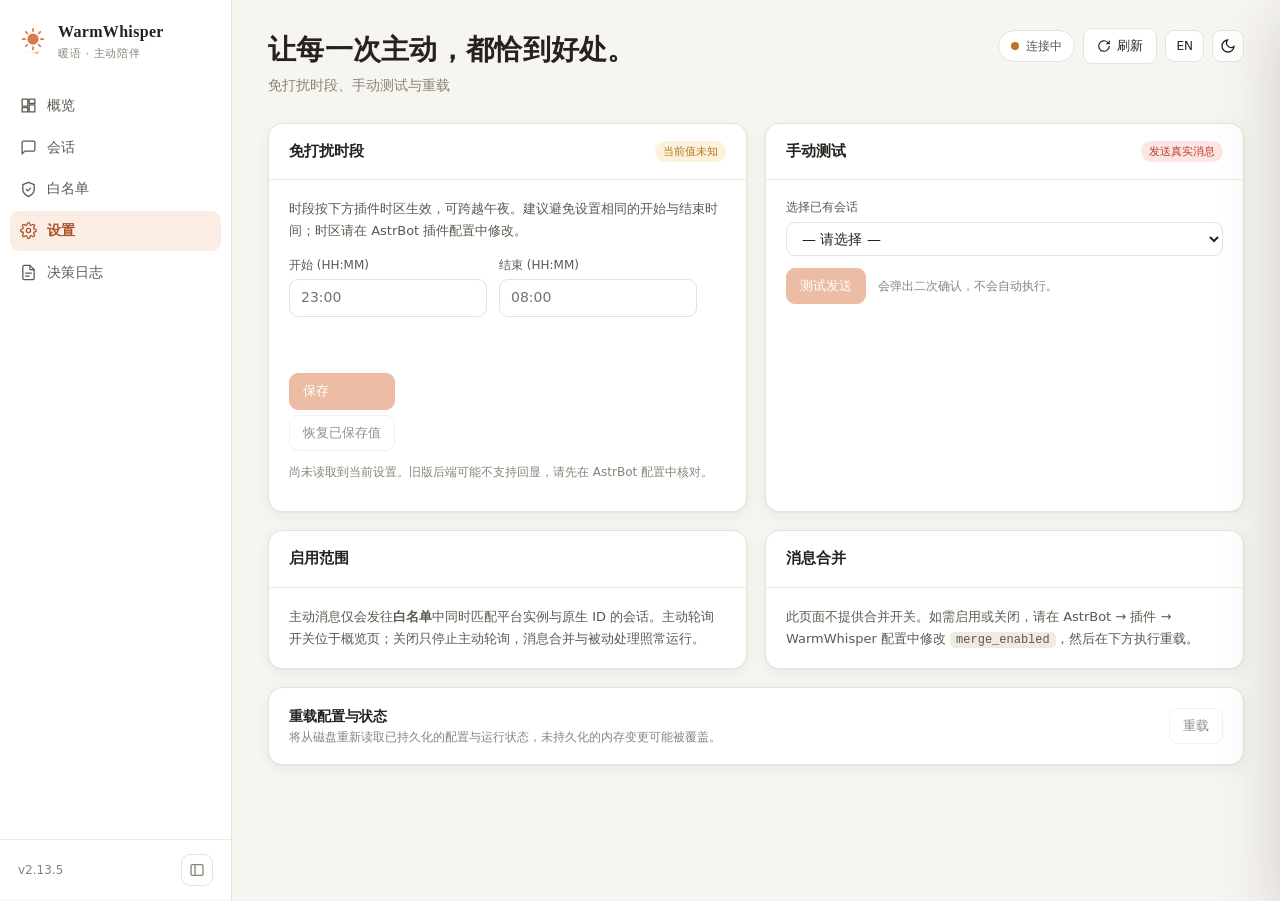
==== commit 1111588b: "Release v2.13.5: proactive diagnostics, atomic state and recall budgets" ====
--- a/pages/control/index.html
+++ b/pages/control/index.html
@@ -180,7 +180,7 @@
       <div><b>WarmWhisper</b><small>暖语 · 主动陪伴</small></div>
     </div>
     <nav class="nav" id="ww-nav"></nav>
-    <div class="side-foot"><span class="ver">v2.13.3</span><button class="iconbtn" id="ww-collapse" aria-label="折叠侧栏" title="折叠侧栏"><svg viewBox="0 0 24 24" fill="none" stroke="currentColor" stroke-width="2"><rect x="3" y="4" width="18" height="16" rx="2"/><path d="M9 4v16"/></svg></button></div>
+    <div class="side-foot"><span class="ver">v2.13.5</span><button class="iconbtn" id="ww-collapse" aria-label="折叠侧栏" title="折叠侧栏"><svg viewBox="0 0 24 24" fill="none" stroke="currentColor" stroke-width="2"><rect x="3" y="4" width="18" height="16" rx="2"/><path d="M9 4v16"/></svg></button></div>
   </aside>
   <main class="main" id="ww-main">
     <header class="top">
@@ -794,7 +794,7 @@
       await wait(450);
       if (e === "toggle") { if (typeof b.enabled !== "boolean") return er("enabled must be boolean"); db.global.enabled = b.enabled; return ok({ enabled: b.enabled }); }
       if (e === "mood") { const s = db.sessions.find((x) => x.session_id === b.session_id); if (!s) return er("session not found"); if (!(b.value >= 0 && b.value <= 100)) return er("value out of range"); s.mood = b.value; return ok({ session_id: s.session_id, mood: s.mood }); }
-      if (e === "test") { const s = db.sessions.find((x) => x.session_id === b.session_id); if (!s) return er("session not found"); s.today_count++; db.recent.unshift({ ...mk(0, now()), session_id: s.session_id, reason_codes: ["manual"], outcome: "triggered" }); return ok({ triggered: true, session_id: s.session_id }); }
+      if (e === "test") { const s = db.sessions.find((x) => x.session_id === b.session_id); if (!s) return er("session not found"); db.recent.unshift({ ...mk(0, now()), session_id: s.session_id, reason_codes: ["manual"], outcome: "triggered" }); return ok({ triggered: true, session_id: s.session_id, attempt: { generation_status: "generated", generation_reason: "ok", delivery_status: "sent", receipt_status: "disabled", reason_code: "ok" } }); }
       if (e === "sleep") { if (!hhmm.test(b.start || "") || !hhmm.test(b.end || "")) return er("invalid HH:MM"); db.settings.sleep_start = b.start; db.settings.sleep_end = b.end; return ok({ start: b.start, end: b.end }); }
       if (e === "reload") return ok({ reloaded: true });
       if (e === "whitelist") {
@@ -824,7 +824,7 @@
   section: SECTIONS.includes(qs.get("section")) ? qs.get("section") : PAGE_MAP[document.documentElement.dataset.page] || "overview",
   data: null, loading: true, loadError: null, conn: "connecting",
   q: "", type: "all", wlKind: "all", logQ: "", logOutcome: "all", drawer: null, busy: {}, sleepSaved: null, sleepDirty: false, sleepTimezone: "",
-  wlForm: { kind: "private", platform: "", id: "" }, wlErr: {}, sleepForm: { start: "", end: "" }, sleepErr: {}, testSid: "",
+  wlForm: { kind: "private", platform: "", id: "" }, wlErr: {}, sleepForm: { start: "", end: "" }, sleepErr: {}, testSid: "", lastTest: null,
 };
 let sse = null;
 const timers = new Set();
@@ -971,7 +971,7 @@
   </form></div>
   <div class="card"><div class="card-h"><h2>${L("手动测试", "Manual test")}</h2><span class="badge bad">${L("发送真实消息", "Sends a real message")}</span></div>
   <div class="card-b"><div class="field"><label for="ww-testsid">${L("选择已有会话", "Choose an existing session")}</label><select class="input" id="ww-testsid"><option value="">${L("— 请选择 —", "— Select —")}</option>${ss.map((s) => `<option value="${esc(s.session_id)}" ${S.testSid === s.session_id ? "selected" : ""}>${esc(parseSid(s.session_id).name)} · ${esc(parseSid(s.session_id).platform)}</option>`).join("")}</select></div>
-  <div class="row" style="margin-top:12px"><button class="btn primary" id="ww-testbtn" ${dis(!S.testSid || S.busy.test)}>${S.busy.test ? L("发送中…", "Sending…") : t("test_send")}</button><span class="note">${L("会弹出二次确认，不会自动执行。", "Requires confirmation; never runs automatically.")}</span></div></div></div>
+  <div class="row" style="margin-top:12px"><button class="btn primary" id="ww-testbtn" ${dis(!S.testSid || S.busy.test)}>${S.busy.test ? L("发送中…", "Sending…") : t("test_send")}</button><span class="note">${L("会弹出二次确认，不会自动执行。", "Requires confirmation; never runs automatically.")}</span></div>${S.lastTest ? `<p class="note" role="status">${esc(S.lastTest.sid)}<br>${esc(attemptSummary(S.lastTest.attempt))}</p>` : ""}</div></div>
   <div class="card"><div class="card-h"><h2>${L("启用范围", "Enable scope")}</h2></div><div class="card-b help">${L("主动消息仅会发往<b>白名单</b>中同时匹配平台实例与原生 ID 的会话。主动轮询开关位于概览页；关闭只停止主动轮询，消息合并与被动处理照常运行。", "Proactive messages only go to sessions on the <b>whitelist</b> matching both platform instance and native ID. The proactive polling switch is on Overview; turning it off only stops polling — merging and passive handling continue.")}</div></div>
   <div class="card"><div class="card-h"><h2>${L("消息合并", "Message merging")}</h2></div><div class="card-b help">${L("此页面不提供合并开关。如需启用或关闭，请在 AstrBot → 插件 → WarmWhisper 配置中修改 <code>merge_enabled</code>，然后在下方执行重载。", "No merge switch here. Change <code>merge_enabled</code> in AstrBot → Plugins → WarmWhisper config, then reload below.")}</div></div>
   <div class="card" style="grid-column:1/-1"><div class="toggle-row"><div><div class="name">${L("重载配置与状态", "Reload config & state")}</div><div class="note">${L("将从磁盘重新读取已持久化的配置与运行状态，未持久化的内存变更可能被覆盖。", "Re-reads persisted config and state from disk; unpersisted in-memory changes may be overwritten.")}</div></div><button class="btn" id="ww-reload" ${dis(S.busy.reload)}>${S.busy.reload ? L("重载中…", "Reloading…") : L("重载", "Reload")}</button></div></div>
@@ -1005,6 +1005,7 @@
       <div class="row"><input type="range" id="ww-mood-r" min="0" max="100" step="1" value="${esc(m)}" style="flex:1" aria-describedby="ww-mood-e"><input class="input num" id="ww-mood-n" type="number" min="0" max="100" step="1" value="${esc(m)}" style="width:76px" aria-label="${t("mood_edit")}" aria-invalid="${!!S.drawer.err}"></div>
       <span class="err-t" id="ww-mood-e">${esc(S.drawer.err || "")}</span></div>
       <button class="btn primary" type="submit" ${dis(S.busy.mood)}>${S.busy.mood ? t("saving") : t("save")}</button></form>
+    <div class="card" style="padding:16px;box-shadow:none"><div class="name">${L("最近一次主动尝试", "Latest proactive attempt")}</div><p class="note">${esc(attemptSummary(S.lastTest?.sid === s.session_id ? S.lastTest.attempt : s.last_attempt))}</p></div>
     <div class="card" style="padding:16px;box-shadow:none"><div class="name">${t("test_send")}</div><p class="note">${L("立即向该会话发送一条真实的主动消息。", "Immediately sends a real proactive message to this session.")}</p><button class="btn" id="ww-dtest" ${dis(S.busy.test)}>${S.busy.test ? L("发送中…", "Sending…") : t("test_send")}</button></div>
   </div>`;
   if (!dr.classList.contains("on")) { dr.classList.add("on"); sc.classList.add("on"); dr.setAttribute("aria-hidden", "false"); setTimeout(() => { const c = $("#ww-dclose"); c && c.focus(); }, 50); }
@@ -1090,13 +1091,24 @@
   if (r.ok && r.data && typeof r.data.enabled === "boolean") { S.data.global.enabled = r.data.enabled; announce(next ? L("主动消息已开启", "Proactive enabled") : L("主动消息已关闭", "Proactive disabled")); } else announce(L("切换失败：", "Toggle failed: ") + (r.message || L("响应格式无效", "Invalid response")), true);
   render();
 };
+const attemptSummary = (a) => {
+  if (!a || typeof a !== "object") return L("旧版后端未提供诊断", "Diagnostics unavailable on this backend");
+  const labels = { generated: L("正常生成", "Generated"), fallback: L("备用文案", "Fallback"), sent: L("平台发送调用成功", "Platform send succeeded"), failed: L("失败", "Failed"), unknown: L("结果未知", "Unknown"), not_started: L("未生成", "Not generated"), not_attempted: L("未执行", "Not attempted"), timeout: L("超时", "Timeout"), cancelled: L("已取消", "Cancelled"), acknowledged: L("核心已确认", "Core acknowledged"), pending: L("等待核心补报", "Receipt pending"), disabled: L("核心未启用", "Core disabled"), rejected: L("核心拒绝", "Core rejected") };
+  const label = (value) => labels[value] || L("未知", "Unknown");
+  return `${label(a.generation_status)} · ${label(a.delivery_status)} · ${label(a.receipt_status)} (${String(a.generation_reason || "unknown")} / ${String(a.reason_code || "unknown")})`;
+};
 const doTest = async (sid) => {
   if (S.busy.test) return;
+  S.lastTest = null;
   const p = parseSid(sid);
   if (!(await confirmDlg(L("发送测试消息？", "Send test message?"), `${esc(t("test_warn"))}<br><span class="mini">${esc(sid)}</span>`, L("确认发送", "Send"), true))) return;
   setBusy("test", true); const r = await request("post", "test", { session_id: sid }); S.busy.test = false;
-  if (r.ok && r.data && r.data.triggered === true) announce(L(`已向 ${p.name} 发送测试消息`, `Test sent to ${p.name}`));
-  else if (r.ok) announce(L("服务端未触发发送（triggered=false）", "Server did not trigger (triggered=false)"), true);
+  if (r.ok && r.data) {
+    S.lastTest = { sid, attempt: r.data.attempt };
+    const detail = attemptSummary(r.data.attempt);
+    if (r.data.triggered === true) announce(L(`已向 ${p.name} 发起发送：`, `Send to ${p.name}: `) + detail, r.data.attempt?.generation_status === "fallback");
+    else announce(L("未完成发送：", "Send not completed: ") + detail, true);
+  }
   else announce(L("测试失败：", "Test failed: ") + r.message, true);
   render();
 };
